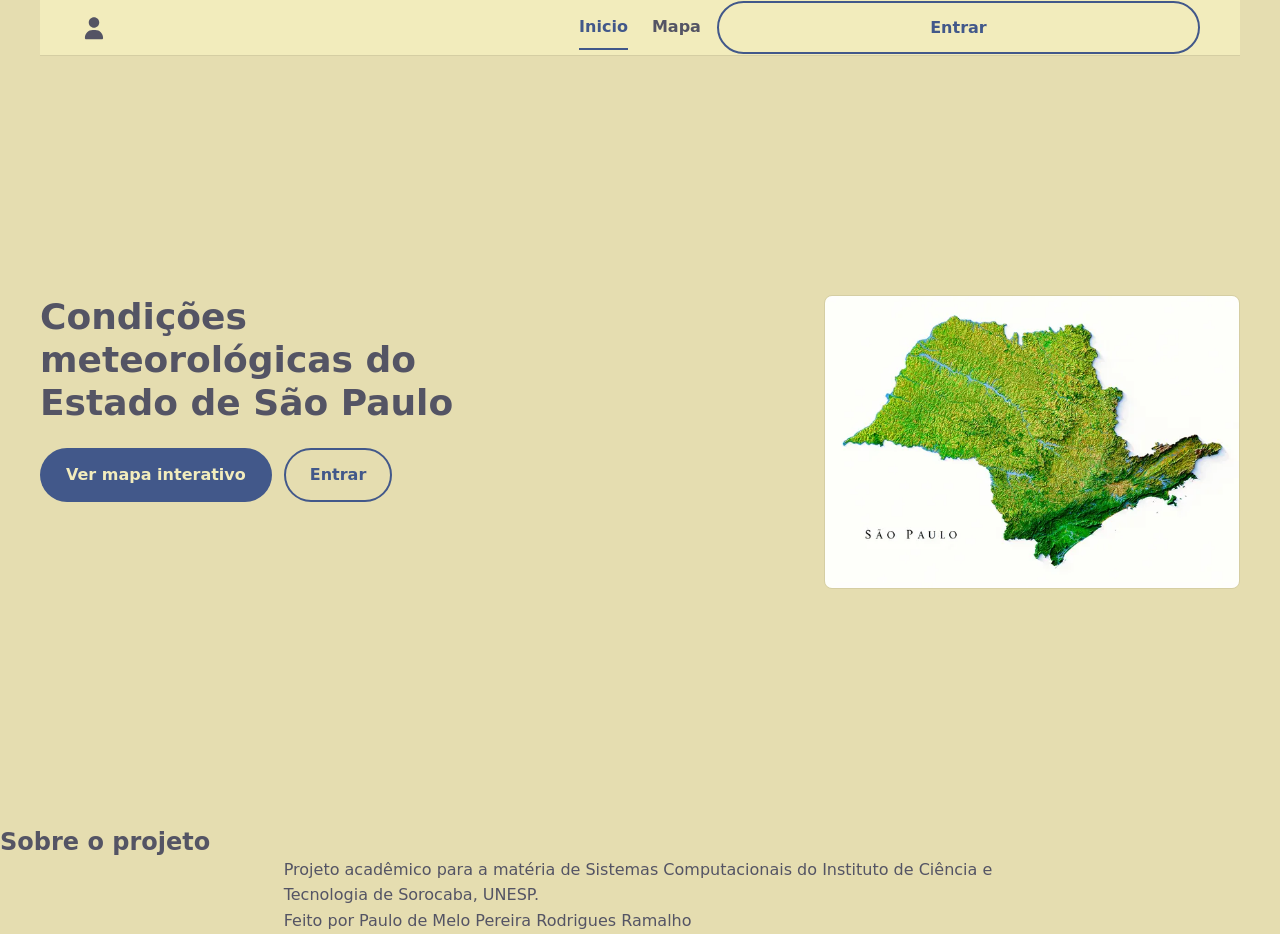
==== index.html @ 88dcfbf0 "Semi functionaç navbar" ====
<!DOCTYPE html>
<html lang="pt-BR">
<head>
<meta charset="UTF-8">
<meta name="viewport" content="width=device-width">
<title>ClimaSP - Agregador Metereológico</title>
<link rel="stylesheet" href="./assets/css/themes.css">
<link rel="stylesheet" href="./assets/css/style.css">
</head>
<body>
  <header class="site-header">
    <a class="site-brand" href="./index.html">
        <svg xmlns="http://www.w3.org/2000/svg" viewBox="0 0 640 640"><!--!Font Awesome Free v7.3.1 by @fontawesome - https://fontawesome.com License - https://fontawesome.com/license/free Copyright 2026 Fonticons, Inc.--><path d="M320 312C386.3 312 440 258.3 440 192C440 125.7 386.3 72 320 72C253.7 72 200 125.7 200 192C200 258.3 253.7 312 320 312zM290.3 368C191.8 368 112 447.8 112 546.3C112 562.7 125.3 576 141.7 576L498.3 576C514.7 576 528 562.7 528 546.3C528 447.8 448.2 368 349.7 368L290.3 368z"/></svg>
    </a>
    <nav aria-label="Navegação principal">
        <ul class="site-nav-list">
            <li><a href="index.html" aria-current="page">Inicio</a></li>
            <li><a href="./pages/map.html">Mapa</a></li>
        </ul>
    </nav>

    <a class="site-account btn btn-secondary" href="./pages/login.html">Entrar</a>

  </header>

  <main id="content">
    <section class="hero" aria-labelledby="hero-heading">
      <div class="hero-content">
        <h1>Condições meteorológicas do Estado de São Paulo</h1>
        <p class="hero-actions">
          <a class="btn btn-primary" href="./pages/map.html">Ver mapa interativo</a>
          <a class="btn btn-secondary" href="./pages/login.html">Entrar</a>
        </p>
      </div>
      <img class="hero-ilustracao"
       src="assets/img/sao-paulo-800.webp"
       srcset="assets/img/sao-paulo-600.webp 600w,
               assets/img/sao-paulo-800.webp 800w"
       sizes="(min-width: 64em) 26rem, 100vw"
       alt="" width="800" height="566"
       fetchpriority="high" decoding="async">
    </section>
    <section class="about-us" aria-labelledby="about-us-heading">
        <h2 id="about-us-heading">Sobre o projeto</h2>
    </section>
  </main>
  <footer class="site-footer">
      <p>Projeto acadêmico para a matéria de Sistemas Computacionais do Instituto de Ciência e Tecnologia de Sorocaba, UNESP.</p>
      <p>Feito por Paulo de Melo Pereira Rodrigues Ramalho</p>
  </footer>
</body>
</html>
---- assets/css/themes.css ----
/* ===================================================
        theme.css
-----------------------------------------------------
This pallete was created based on the Kanagawa theme (rebelot/kanagawa.nvim):
 - Lotus (light theme)
 - Wave (dark theme)

 This theme was created utilizing Claude IA.
=================================================== */

/* --- Wave: dark theme (default) --- */
:root {
    color-scheme: dark;

    --c-bg:      #1F1F28; /* sumiInk3 */
    --c-surface: #2A2A37; /* sumiInk4 */
    --c-line:    #54546D; /* sumiInk6 */
 
    --c-fg:      #DCD7BA; /* fujiWhite      — 10.96:1 sobre bg | 9.74:1 sobre surface */
    --c-muted:   #C8C093; /* oldWhite       —  8.65:1 sobre bg | 7.69:1 sobre surface */
    --c-accent:  #7E9CD8; /* crystalBlue    —  5.78:1 sobre bg | 5.14:1 sobre surface */
    --c-warn:    #E6C384; /* carpYellow     —  9.47:1 sobre bg | 8.42:1 sobre surface */
    --c-alert:   #EB7986; /* waveRed   (*)  —  5.77:1 sobre bg | 5.12:1 sobre surface */

    --c-on-accent: #1F1F28;

}

@media (prefers-color-scheme: light) {
  :root:not([data-theme="dark"]) {
    color-scheme: light;
 
    --c-bg:      #E5DDB0; /* lotusWhite2 */
    --c-surface: #F2ECBC; /* lotusWhite3 — painel mais claro que a pagina */
    --c-line:    #D5CEA3; /* lotusWhite0 — divisorias decorativas */
    
    --c-fg:      #545464; /* lotusInk1        — 5.41:1 sobre bg | 6.18:1 sobre surface */
    --c-muted:   #5C5A4E; /* lotusGray2  (*)  — 5.06:1 sobre bg | 5.78:1 sobre surface */
    --c-accent:  #42588A; /* lotusBlue4  (*)  — 5.11:1 sobre bg | 5.84:1 sobre surface */
    --c-warn:    #8F4C00; /* lotusOrange (*)  — 4.78:1 sobre bg | 5.47:1 sobre surface */
    --c-alert:   #A32F42; /* lotusRed    (*)  — 5.03:1 sobre bg | 5.78:1 sobre surface */
 
    /* Texto sobre superficie preenchida com --c-accent */
    --c-on-accent: #F2ECBC;
  }
}

:root[data-theme="light"] {
    color-scheme: light;

    --c-bg:      #E5DDB0; /* lotusWhite2 */
    --c-surface: #F2ECBC; /* lotusWhite3 — painel mais claro que a pagina */
    --c-line:    #D5CEA3; /* lotusWhite0 — divisorias decorativas */
    
    --c-fg:      #545464; /* lotusInk1        — 5.41:1 sobre bg | 6.18:1 sobre surface */
    --c-muted:   #5C5A4E; /* lotusGray2  (*)  — 5.06:1 sobre bg | 5.78:1 sobre surface */
    --c-accent:  #42588A; /* lotusBlue4  (*)  — 5.11:1 sobre bg | 5.84:1 sobre surface */
    --c-warn:    #8F4C00; /* lotusOrange (*)  — 4.78:1 sobre bg | 5.47:1 sobre surface */
    --c-alert:   #A32F42; /* lotusRed    (*)  — 5.03:1 sobre bg | 5.78:1 sobre surface */
    
    /* Texto sobre superficie preenchida com --c-accent */
    --c-on-accent: #F2ECBC;
}
---- assets/css/style.css ----
/* ==========================================================================
   Variables (Feito por IA)
   ========================================================================== */
 
:root {
  /* Duas familias tipograficas. Pilhas nativas do sistema: zero requisicoes
     de rede, o que preserva o LCP e mantem o site funcional offline. */
  --font-ui: system-ui, -apple-system, "Segoe UI", Roboto, "Helvetica Neue",
    Arial, sans-serif;
  --font-num: ui-monospace, SFMono-Regular, Menlo, Consolas,
    "Liberation Mono", monospace;
 
  /* Escala tipografica fluida. Corpo nunca abaixo de 1rem (16px). */
  --fs-sm: 0.875rem;
  --fs-base: 1rem;
  --fs-lg: 1.125rem;
  --fs-h2: clamp(1.25rem, 1.05rem + 1vw, 1.5rem);
  --fs-h1: clamp(1.625rem, 1.2rem + 2vw, 2.25rem);
 
  --lh-body: 1.6;   /* dentro da faixa recomendada de 1.4 a 1.8 */
  --lh-title: 1.2;
 
  /* Escala de espacamento em multiplos de 0.25rem. Usar apenas estes
     valores mantem margens e paddings consistentes em todo o site. */
  --sp-1: 0.25rem;
  --sp-2: 0.5rem;
  --sp-3: 0.75rem;
  --sp-4: 1rem;
  --sp-5: 1.5rem;
  --sp-6: 2rem;
  --sp-7: 3rem;
 
  --radius: 0.5rem;
  --radius-pill: 999px;
  --focus-width: 3px;
 
  --measure: 70ch;  /* largura de leitura: cerca de 70 caracteres por linha */
  --wrap: 75rem;    /* largura maxima do conteudo */
}

/* ==========================================================================
   Reset and user preferences  (Feito por IA)
   ========================================================================== */
 
*,
*::before,
*::after {
  box-sizing: border-box;
}
 
body,
h1,
h2,
h3,
p,
ul,
figure,
dl,
dd {
  margin: 0;
  padding: 0;
}
 
/* role="list" no HTML preserva a semantica de lista, que o Safari remove
   quando list-style e none. */
ul {
  list-style: none;
}
 
img {
  max-width: 100%;
  height: auto;
}
 
/* Respeita quem pediu menos animacao no sistema operacional. */
@media (prefers-reduced-motion: reduce) {
  *,
  *::before,
  *::after {
    animation-duration: 0.01ms !important;
    animation-iteration-count: 1 !important;
    transition-duration: 0.01ms !important;
    scroll-behavior: auto !important;
  }
}
 /* ==========================================================================
        Layout
   ========================================================================== */
:root {
  --gutter: var(--sp-4);
}

html {
    scroll-padding-block-start: var(--header-h);
}
  
body {
    font-family: var(--font-ui);
    font-size: var(--fs-base);
    line-height: var(--lh-body);
    color: var(--c-fg);
    background-color: var(--c-bg);
    min-height: 100dvh;
    display: flex;
    flex-direction: column;
}

main {
  flex: 1;
}

.site-header,
.hero,
.site-footer > * {
  width: min(100% - 2 * var(--gutter), var(--wrap));
  margin-inline: auto;
}
   /* ==========================================================================
        Font styling
   ========================================================================== */

h1,
h2,
h3 {
    line-height: var(--lh-title);
    text-wrap: balance;
}

h1 {
    font-size: var(--fs-h1);
}

h2 {
    font-size: var(--fs-h2);
}

p {
  max-width: var(--measure);
}

a {
  color: var(--c-accent);
}

:focus-visible {
  outline: var(--focus-width) solid var(--c-accent);
  outline-offset: 2px;
}

/* ==========================================================================
   Header and Navbar
   ========================================================================== */
:root {
  --header-h: 3.5rem;
}

.site-header {
    position: sticky;
    inset-block-start: 0;
    z-index: 10;
    background-color: var(--c-surface);
    border-block-end: 1px solid var(--c-line);

    display: grid;
    grid-template-columns: 1fr auto 1fr;
    align-items: center;
    gap: var(--sp-4);
    min-height: var(--header-h);
    padding-inline: max(var(--gutter), (100% - var(--wrap)) / 2);
}
 
.site-brand {
    justify-self: start;
    display: flex;
    align-items: center;
    gap: var(--sp-2);
    min-height: 2.75rem;
    color: var(--c-fg);
    text-decoration: none;
    font-weight: 700;
    white-space: nowrap;
}

.site-brand:hover {
    color: var(--c-accent);
}

.site-brand svg {
    width: 1.75rem;
    height: 1.75rem;
    flex: none;
    fill: currentColor;
}
 
.site-nav-list {
    display: flex;
    justify-self: center;
    align-items: center;
    gap: var(--sp-5);
}
 
.site-nav-list a {
    display: flex;
    align-items: center;
    min-height: 2.75rem;         /* alvo de toque de 44px */
    color: var(--c-fg);
    text-decoration: none;
    font-weight: 600;
    white-space: nowrap;
    border-block-end: 2px solid transparent;
}
 
.site-nav-list a:hover {
    color: var(--c-accent);
    border-block-end-color: var(--c-accent);
}
 
.site-nav-list a[aria-current="page"] {
    color: var(--c-accent);
    border-block-end-color: var(--c-accent);
}
 
@media (max-width: 26em) {
    .site-header {
        gap: var(--sp-2);
    }

    .site-nav-list {
        gap: var(--sp-4);
    }

    .site-brand {
        display: none;
    }
}


/* ==========================================================================
   Hero
   ========================================================================== */

.hero {
    display: grid;
    gap: var(--sp-6);
    align-content: center;
    padding-block: var(--sp-7);
}

.hero-content {
    display: flex;
    flex-direction: column;
    gap: var(--sp-5);
}
 
.hero-content h1 {
    max-width: 18ch;
}
 
.hero-actions {
    display: flex;
    flex-wrap: wrap;
    gap: var(--sp-3);
    max-width: none; /* anula o max-width global de p */
}
 
.hero-ilustracao {
    justify-self: center;
    width: 100%;
    border-radius: var(--radius);
    border: 1px solid var(--c-line);
}
 
@media (min-width: 64em) {
    .hero {
        grid-template-columns: minmax(0, 1fr) minmax(0, 26rem);
        gap: var(--sp-7);
        /* Mantem o conteudo principal acima da dobra no desktop (criterio A1). */
        min-height: calc(100vh - 8rem);
    }
}

/* ==========================================================================
   Buttons
   ========================================================================== */
 
.btn {
  display: inline-flex;
  align-items: center;
  justify-content: center;
  min-height: 2.75rem;
  padding: var(--sp-3) var(--sp-5);
  border: 2px solid transparent;
  border-radius: var(--radius-pill);
  font: inherit;
  font-weight: 600;
  text-decoration: none;
  cursor: pointer;
  transition: background-color 150ms ease, color 150ms ease,
    border-color 150ms ease;
}
 
.btn-primary {
  background-color: var(--c-accent);
  color: var(--c-on-accent);
}
 
.btn-primary:hover {
  background-color: var(--c-fg);
  color: var(--c-bg);
}
 
.btn-secondary {
  border-color: var(--c-accent);
  color: var(--c-accent);
  background-color: transparent;
}
 
.btn-secondary:hover {
  background-color: var(--c-accent);
  color: var(--c-on-accent);
}
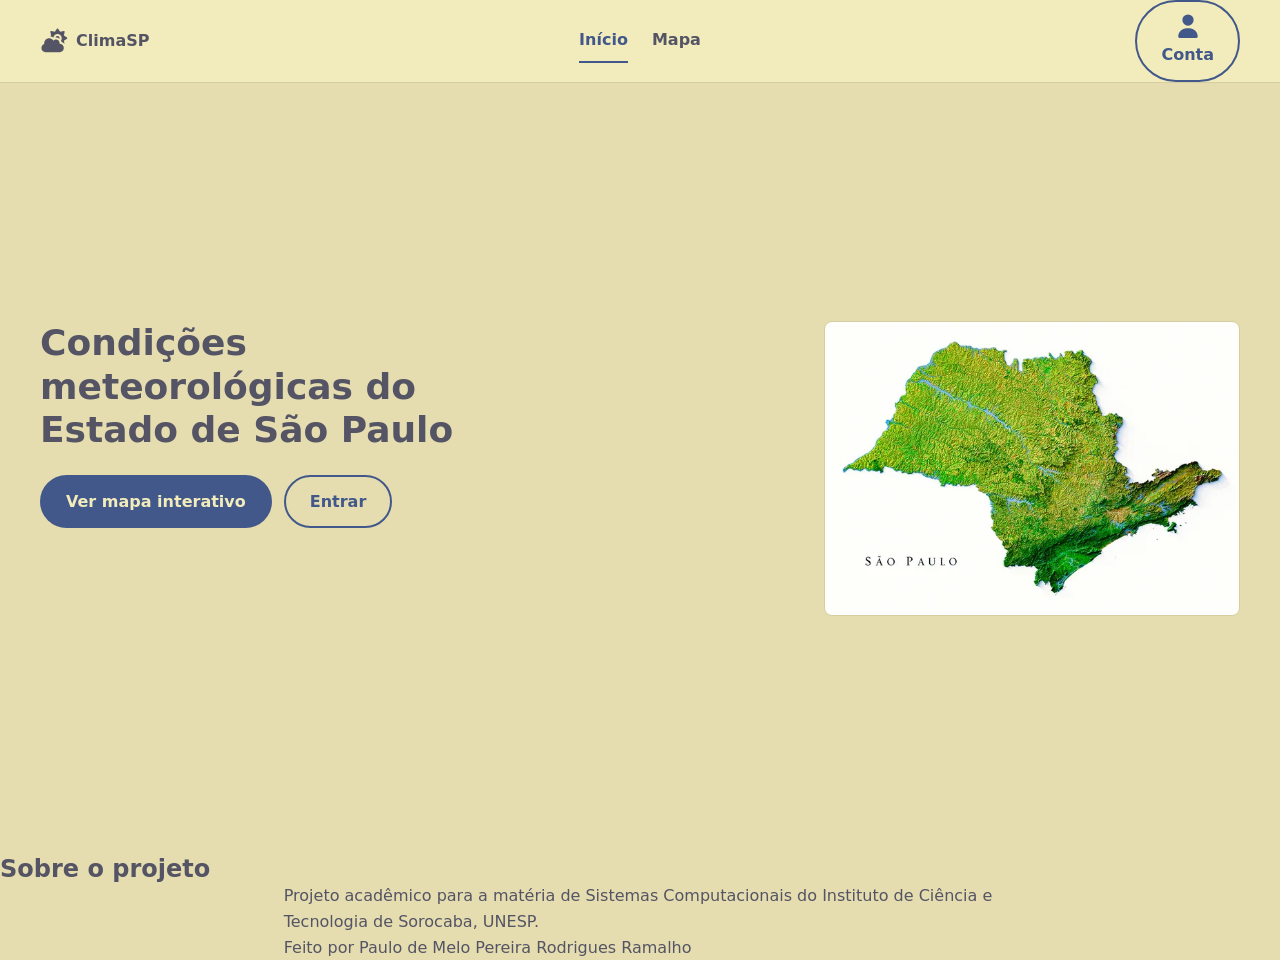
==== commit 346cf573: "Beatiful navbar, except account" ====
--- a/index.html
+++ b/index.html
@@ -8,18 +8,23 @@
 <link rel="stylesheet" href="./assets/css/style.css">
 </head>
 <body>
+
   <header class="site-header">
     <a class="site-brand" href="./index.html">
-        <svg xmlns="http://www.w3.org/2000/svg" viewBox="0 0 640 640"><!--!Font Awesome Free v7.3.1 by @fontawesome - https://fontawesome.com License - https://fontawesome.com/license/free Copyright 2026 Fonticons, Inc.--><path d="M320 312C386.3 312 440 258.3 440 192C440 125.7 386.3 72 320 72C253.7 72 200 125.7 200 192C200 258.3 253.7 312 320 312zM290.3 368C191.8 368 112 447.8 112 546.3C112 562.7 125.3 576 141.7 576L498.3 576C514.7 576 528 562.7 528 546.3C528 447.8 448.2 368 349.7 368L290.3 368z"/></svg>
+        <svg xmlns="http://www.w3.org/2000/svg" viewBox="0 0 640 512" aria-hidden="true" focusable="false"><!--!Font Awesome Free v7.3.1 by @fontawesome - https://fontawesome.com License - https://fontawesome.com/license/free Copyright 2026 Fonticons, Inc.--><path d="M208.3 192c43.1 0 80.5 24.4 99.2 60.1 14.7-17.2 36.4-28.1 60.8-28.1 44.2 0 80 35.8 80 80 0 5.5-.6 10.9-1.6 16 .5 0 1.1 0 1.6 0 53 0 96 43 96 96s-43 96-96 96l-320 0c-53 0-96-43-96-96 0-42.5 27.7-78.5 66-91.2-1.3-6.8-2-13.7-2-20.8 0-61.9 50.1-112 112-112zm192-223.8c5.3 0 10.3 2.7 13.3 7.1l47.3 70.4 83.3-16.3c5.2-1 10.6 .7 14.3 4.4 3.8 3.8 5.4 9.2 4.4 14.4l-16.3 83.3 70.4 47.3c4.4 3 7.1 8 7.1 13.3 0 5.3-2.6 10.3-7 13.2l-70.4 47.3 14.5 74.2c-17.2-21.7-40.4-38.4-67.2-47.3-2.5-12.7-6.9-24.6-12.8-35.7 9.6-14.9 15.2-32.7 15.2-51.7 0-53-43-96-96-96-47.9 0-87.6 35.1-94.8 80.9-20.9-16-45.9-27-73.1-31.1l21.5-14.5-16.3-83.2-.3-2c-.3-4.6 1.3-9.1 4.6-12.4 3.8-3.8 9.2-5.4 14.4-4.4l83.3 16.3 47.3-70.4 1.2-1.6c3-3.5 7.4-5.5 12.1-5.5zm0 175.8c26.5 0 48 21.5 48 48 0 3.8-.5 7.6-1.4 11.1-21.7-16.9-48.9-27.1-78.6-27.1-4.6 0-9.1 .2-13.5 .7 6.4-19 24.3-32.7 45.5-32.7z"/></svg>
+        <span class="site-brand-name">ClimaSP</span>
     </a>
-    <nav aria-label="Navegação principal">
-        <ul class="site-nav-list">
-            <li><a href="index.html" aria-current="page">Inicio</a></li>
+    <nav class="site-nav" aria-label="Navegação principal">
+        <ul class="site-nav-list" role="list">
+            <li><a href="index.html" aria-current="page">Início</a></li>
             <li><a href="./pages/map.html">Mapa</a></li>
         </ul>
     </nav>
 
-    <a class="site-account btn btn-secondary" href="./pages/login.html">Entrar</a>
+    <a class="site-account btn btn-secondary" href="./pages/login.html">
+        <svg xmlns="http://www.w3.org/2000/svg" viewBox="0 0 448 512" aria-hidden="true" focusable="false"><!--!Font Awesome Free v7.3.1 by @fontawesome - https://fontawesome.com License - https://fontawesome.com/license/free Copyright 2026 Fonticons, Inc.--><path d="M224 248a120 120 0 1 0 0-240 120 120 0 1 0 0 240zm-29.7 56C95.8 304 16 383.8 16 482.3 16 498.7 29.3 512 45.7 512l356.6 0c16.4 0 29.7-13.3 29.7-29.7 0-98.5-79.8-178.3-178.3-178.3l-59.4 0z"/></svg>
+        <span class="site-account-name">Conta</span>
+    </a>
 
   </header>
 
--- a/assets/css/style.css
+++ b/assets/css/style.css
@@ -3,8 +3,7 @@
    ========================================================================== */
  
 :root {
-  /* Duas familias tipograficas. Pilhas nativas do sistema: zero requisicoes
-     de rede, o que preserva o LCP e mantem o site funcional offline. */
+  /* Duas familias tipograficas. Pilhas nativas do sistema: zero requisicoes de rede, o que preserva o LCP e mantem o site funcional offline. */
   --font-ui: system-ui, -apple-system, "Segoe UI", Roboto, "Helvetica Neue",
     Arial, sans-serif;
   --font-num: ui-monospace, SFMono-Regular, Menlo, Consolas,
@@ -109,7 +108,6 @@
   flex: 1;
 }
 
-.site-header,
 .hero,
 .site-footer > * {
   width: min(100% - 2 * var(--gutter), var(--wrap));
@@ -162,14 +160,17 @@
     border-block-end: 1px solid var(--c-line);
 
     display: grid;
+    grid-template-areas: "brand nav account";
     grid-template-columns: 1fr auto 1fr;
     align-items: center;
-    gap: var(--sp-4);
+    gap: var(--sp-2) var(--sp-4);
     min-height: var(--header-h);
     padding-inline: max(var(--gutter), (100% - var(--wrap)) / 2);
 }
  
+/* --- LOGO ---*/
 .site-brand {
+    grid-area: brand;
     justify-self: start;
     display: flex;
     align-items: center;
@@ -192,9 +193,13 @@
     fill: currentColor;
 }
  
+/* --- CENTRAL MENU ---*/
+.site-nav {
+    grid-area: nav;
+    justify-self: center;
+}
 .site-nav-list {
     display: flex;
-    justify-self: center;
     align-items: center;
     gap: var(--sp-5);
 }
@@ -218,6 +223,28 @@
 .site-nav-list a[aria-current="page"] {
     color: var(--c-accent);
     border-block-end-color: var(--c-accent);
+}
+
+/* --- ACCOUNT --- */
+.site-account {
+    grid-area: account;
+    justify-self: end;
+
+    flex-direction: column;
+    gap: var(--sp-1);
+
+    padding: var(--sp-2) var(--sp-4);
+    border-radius: var(--radius);
+
+    font-size: var(--fs-sm);
+    line-height: 1.2;
+}
+
+.site-account svg {
+    height: 1.5rem;
+    width: 1.5rem;
+    flex: none;
+    fill: currentColor;
 }
  
 @media (max-width: 26em) {
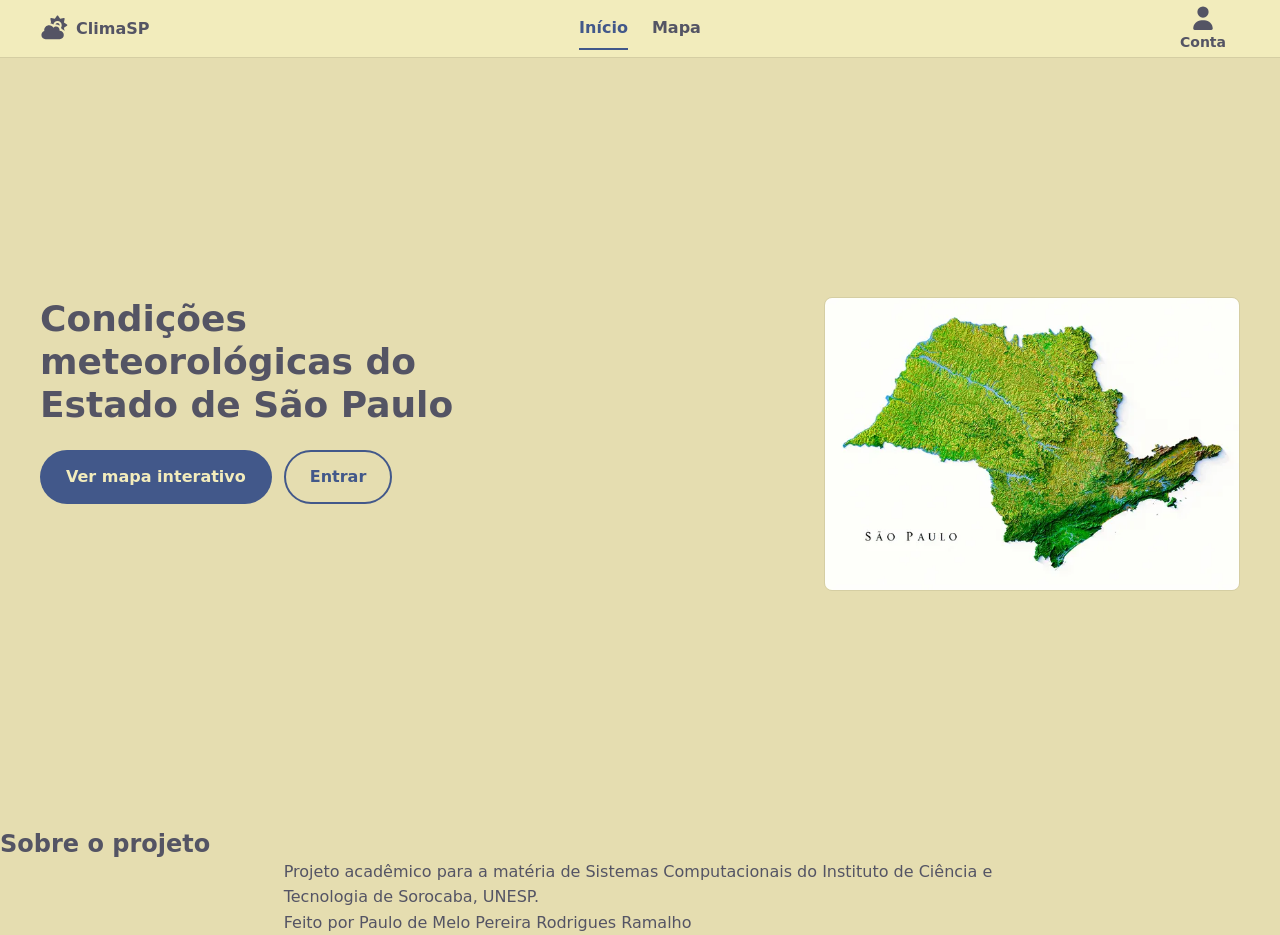
==== commit 3ef2fa2c: "Fixed Account button, no js script" ====
--- a/index.html
+++ b/index.html
@@ -1,57 +1,67 @@
 <!DOCTYPE html>
 <html lang="pt-BR">
-<head>
-<meta charset="UTF-8">
-<meta name="viewport" content="width=device-width">
-<title>ClimaSP - Agregador Metereológico</title>
-<link rel="stylesheet" href="./assets/css/themes.css">
-<link rel="stylesheet" href="./assets/css/style.css">
-</head>
-<body>
+    <head>
+        <meta charset="UTF-8">
+        <meta name="viewport" content="width=device-width">
+        <title>ClimaSP - Agregador Metereológico</title>
+        <link rel="stylesheet" href="./assets/css/themes.css">
+        <link rel="stylesheet" href="./assets/css/style.css">
+    </head>
+    <body>
+        <header class="site-header">
+            <a class="site-brand" href="./index.html">
+                <svg xmlns="http://www.w3.org/2000/svg" viewBox="0 0 640 512" aria-hidden="true" focusable="false"><!--!Font Awesome Free v7.3.1 by @fontawesome - https://fontawesome.com License - https://fontawesome.com/license/free Copyright 2026 Fonticons, Inc.--><path d="M208.3 192c43.1 0 80.5 24.4 99.2 60.1 14.7-17.2 36.4-28.1 60.8-28.1 44.2 0 80 35.8 80 80 0 5.5-.6 10.9-1.6 16 .5 0 1.1 0 1.6 0 53 0 96 43 96 96s-43 96-96 96l-320 0c-53 0-96-43-96-96 0-42.5 27.7-78.5 66-91.2-1.3-6.8-2-13.7-2-20.8 0-61.9 50.1-112 112-112zm192-223.8c5.3 0 10.3 2.7 13.3 7.1l47.3 70.4 83.3-16.3c5.2-1 10.6 .7 14.3 4.4 3.8 3.8 5.4 9.2 4.4 14.4l-16.3 83.3 70.4 47.3c4.4 3 7.1 8 7.1 13.3 0 5.3-2.6 10.3-7 13.2l-70.4 47.3 14.5 74.2c-17.2-21.7-40.4-38.4-67.2-47.3-2.5-12.7-6.9-24.6-12.8-35.7 9.6-14.9 15.2-32.7 15.2-51.7 0-53-43-96-96-96-47.9 0-87.6 35.1-94.8 80.9-20.9-16-45.9-27-73.1-31.1l21.5-14.5-16.3-83.2-.3-2c-.3-4.6 1.3-9.1 4.6-12.4 3.8-3.8 9.2-5.4 14.4-4.4l83.3 16.3 47.3-70.4 1.2-1.6c3-3.5 7.4-5.5 12.1-5.5zm0 175.8c26.5 0 48 21.5 48 48 0 3.8-.5 7.6-1.4 11.1-21.7-16.9-48.9-27.1-78.6-27.1-4.6 0-9.1 .2-13.5 .7 6.4-19 24.3-32.7 45.5-32.7z"/></svg>
+                <span class="site-brand-name">ClimaSP</span>
+            </a>
+            <nav class="site-nav" aria-label="Navegação principal">
+                <ul class="site-nav-list" role="list">
+                    <li><a href="index.html" aria-current="page">Início</a></li>
+                    <li><a href="./pages/map.html">Mapa</a></li>
+                </ul>
+            </nav>
 
-  <header class="site-header">
-    <a class="site-brand" href="./index.html">
-        <svg xmlns="http://www.w3.org/2000/svg" viewBox="0 0 640 512" aria-hidden="true" focusable="false"><!--!Font Awesome Free v7.3.1 by @fontawesome - https://fontawesome.com License - https://fontawesome.com/license/free Copyright 2026 Fonticons, Inc.--><path d="M208.3 192c43.1 0 80.5 24.4 99.2 60.1 14.7-17.2 36.4-28.1 60.8-28.1 44.2 0 80 35.8 80 80 0 5.5-.6 10.9-1.6 16 .5 0 1.1 0 1.6 0 53 0 96 43 96 96s-43 96-96 96l-320 0c-53 0-96-43-96-96 0-42.5 27.7-78.5 66-91.2-1.3-6.8-2-13.7-2-20.8 0-61.9 50.1-112 112-112zm192-223.8c5.3 0 10.3 2.7 13.3 7.1l47.3 70.4 83.3-16.3c5.2-1 10.6 .7 14.3 4.4 3.8 3.8 5.4 9.2 4.4 14.4l-16.3 83.3 70.4 47.3c4.4 3 7.1 8 7.1 13.3 0 5.3-2.6 10.3-7 13.2l-70.4 47.3 14.5 74.2c-17.2-21.7-40.4-38.4-67.2-47.3-2.5-12.7-6.9-24.6-12.8-35.7 9.6-14.9 15.2-32.7 15.2-51.7 0-53-43-96-96-96-47.9 0-87.6 35.1-94.8 80.9-20.9-16-45.9-27-73.1-31.1l21.5-14.5-16.3-83.2-.3-2c-.3-4.6 1.3-9.1 4.6-12.4 3.8-3.8 9.2-5.4 14.4-4.4l83.3 16.3 47.3-70.4 1.2-1.6c3-3.5 7.4-5.5 12.1-5.5zm0 175.8c26.5 0 48 21.5 48 48 0 3.8-.5 7.6-1.4 11.1-21.7-16.9-48.9-27.1-78.6-27.1-4.6 0-9.1 .2-13.5 .7 6.4-19 24.3-32.7 45.5-32.7z"/></svg>
-        <span class="site-brand-name">ClimaSP</span>
-    </a>
-    <nav class="site-nav" aria-label="Navegação principal">
-        <ul class="site-nav-list" role="list">
-            <li><a href="index.html" aria-current="page">Início</a></li>
-            <li><a href="./pages/map.html">Mapa</a></li>
-        </ul>
-    </nav>
+            <div class="site-account">
+                <button class="site-account-toggle" type="button"
+                    id="account-toggle"
+                    aria-haspopup="true"
+                    aria-expanded="false"
+                    aria-controls="account-menu">
+                    <svg xmlns="http://www.w3.org/2000/svg" viewBox="0 0 448 512" aria-hidden="true" focusable="false"><!--!Font Awesome Free v7.3.1 by @fontawesome - https://fontawesome.com License - https://fontawesome.com/license/free Copyright 2026 Fonticons, Inc.--><path d="M224 248a120 120 0 1 0 0-240 120 120 0 1 0 0 240zm-29.7 56C95.8 304 16 383.8 16 482.3 16 498.7 29.3 512 45.7 512l356.6 0c16.4 0 29.7-13.3 29.7-29.7 0-98.5-79.8-178.3-178.3-178.3l-59.4 0z"/></svg>
+                    <span class="site-account-name">Conta</span>
+                </button>
 
-    <a class="site-account btn btn-secondary" href="./pages/login.html">
-        <svg xmlns="http://www.w3.org/2000/svg" viewBox="0 0 448 512" aria-hidden="true" focusable="false"><!--!Font Awesome Free v7.3.1 by @fontawesome - https://fontawesome.com License - https://fontawesome.com/license/free Copyright 2026 Fonticons, Inc.--><path d="M224 248a120 120 0 1 0 0-240 120 120 0 1 0 0 240zm-29.7 56C95.8 304 16 383.8 16 482.3 16 498.7 29.3 512 45.7 512l356.6 0c16.4 0 29.7-13.3 29.7-29.7 0-98.5-79.8-178.3-178.3-178.3l-59.4 0z"/></svg>
-        <span class="site-account-name">Conta</span>
-    </a>
+                <ul class="site-account-menu" id="account-menu" role="list" hidden>
+                    <li><a href="./pages/login.html">Entrar</a></li>
+                    <li><a href="./pages/signup.html">Criar conta</a></li>
+                </ul>
+            </div>
 
-  </header>
+        </header>
 
-  <main id="content">
-    <section class="hero" aria-labelledby="hero-heading">
-      <div class="hero-content">
-        <h1>Condições meteorológicas do Estado de São Paulo</h1>
-        <p class="hero-actions">
-          <a class="btn btn-primary" href="./pages/map.html">Ver mapa interativo</a>
-          <a class="btn btn-secondary" href="./pages/login.html">Entrar</a>
-        </p>
-      </div>
-      <img class="hero-ilustracao"
-       src="assets/img/sao-paulo-800.webp"
-       srcset="assets/img/sao-paulo-600.webp 600w,
-               assets/img/sao-paulo-800.webp 800w"
-       sizes="(min-width: 64em) 26rem, 100vw"
-       alt="" width="800" height="566"
-       fetchpriority="high" decoding="async">
-    </section>
-    <section class="about-us" aria-labelledby="about-us-heading">
-        <h2 id="about-us-heading">Sobre o projeto</h2>
-    </section>
-  </main>
-  <footer class="site-footer">
-      <p>Projeto acadêmico para a matéria de Sistemas Computacionais do Instituto de Ciência e Tecnologia de Sorocaba, UNESP.</p>
-      <p>Feito por Paulo de Melo Pereira Rodrigues Ramalho</p>
-  </footer>
-</body>
+        <main id="content">
+            <section class="hero" aria-labelledby="hero-heading">
+                <div class="hero-content">
+                    <h1>Condições meteorológicas do Estado de São Paulo</h1>
+                    <p class="hero-actions">
+                    <a class="btn btn-primary" href="./pages/map.html">Ver mapa interativo</a>
+                    <a class="btn btn-secondary" href="./pages/login.html">Entrar</a>
+                    </p>
+                </div>
+                <img class="hero-ilustracao"
+                src="assets/img/sao-paulo-800.webp"
+                srcset="assets/img/sao-paulo-600.webp 600w,
+                assets/img/sao-paulo-800.webp 800w"
+                sizes="(min-width: 64em) 26rem, 100vw"
+                alt="" width="800" height="566"
+                fetchpriority="high" decoding="async">
+            </section>
+            <section class="about-us" aria-labelledby="about-us-heading">
+                <h2 id="about-us-heading">Sobre o projeto</h2>
+            </section>
+        </main>
+        <footer class="site-footer">
+            <p>Projeto acadêmico para a matéria de Sistemas Computacionais do Instituto de Ciência e Tecnologia de Sorocaba, UNESP.</p>
+            <p>Feito por Paulo de Melo Pereira Rodrigues Ramalho</p>
+        </footer>
+    </body>
 </html>
--- a/assets/css/style.css
+++ b/assets/css/style.css
@@ -229,24 +229,46 @@
 .site-account {
     grid-area: account;
     justify-self: end;
-
+    position: relative;
+}
+
+.site-account-toggle {
+    display: flex;
     flex-direction: column;
+    align-items: center;
+    justify-content: center;
     gap: var(--sp-1);
 
-    padding: var(--sp-2) var(--sp-4);
+    min-width: 3.5rem;
+    min-height: 2.75rem;
+    padding: var(--sp-1) var(--sp-3);
+    border: 2px solid transparent;
     border-radius: var(--radius);
 
+    background-color: transparent;
+    color: var(--c-fg);
+    font: inherit;
     font-size: var(--fs-sm);
+    font-weight: 600;
     line-height: 1.2;
-}
-
-.site-account svg {
+    white-space: nowrap;
+    cursor: pointer;
+}
+
+.site-account-toggle:hover,
+.site-account-toggle[aria-expanded="true"] {
+    color: var(--c-accent);
+    border-color: var(--c-accent);
+
+}
+
+.site-account-toggle svg {
     height: 1.5rem;
     width: 1.5rem;
     flex: none;
     fill: currentColor;
 }
- 
+
 @media (max-width: 26em) {
     .site-header {
         gap: var(--sp-2);
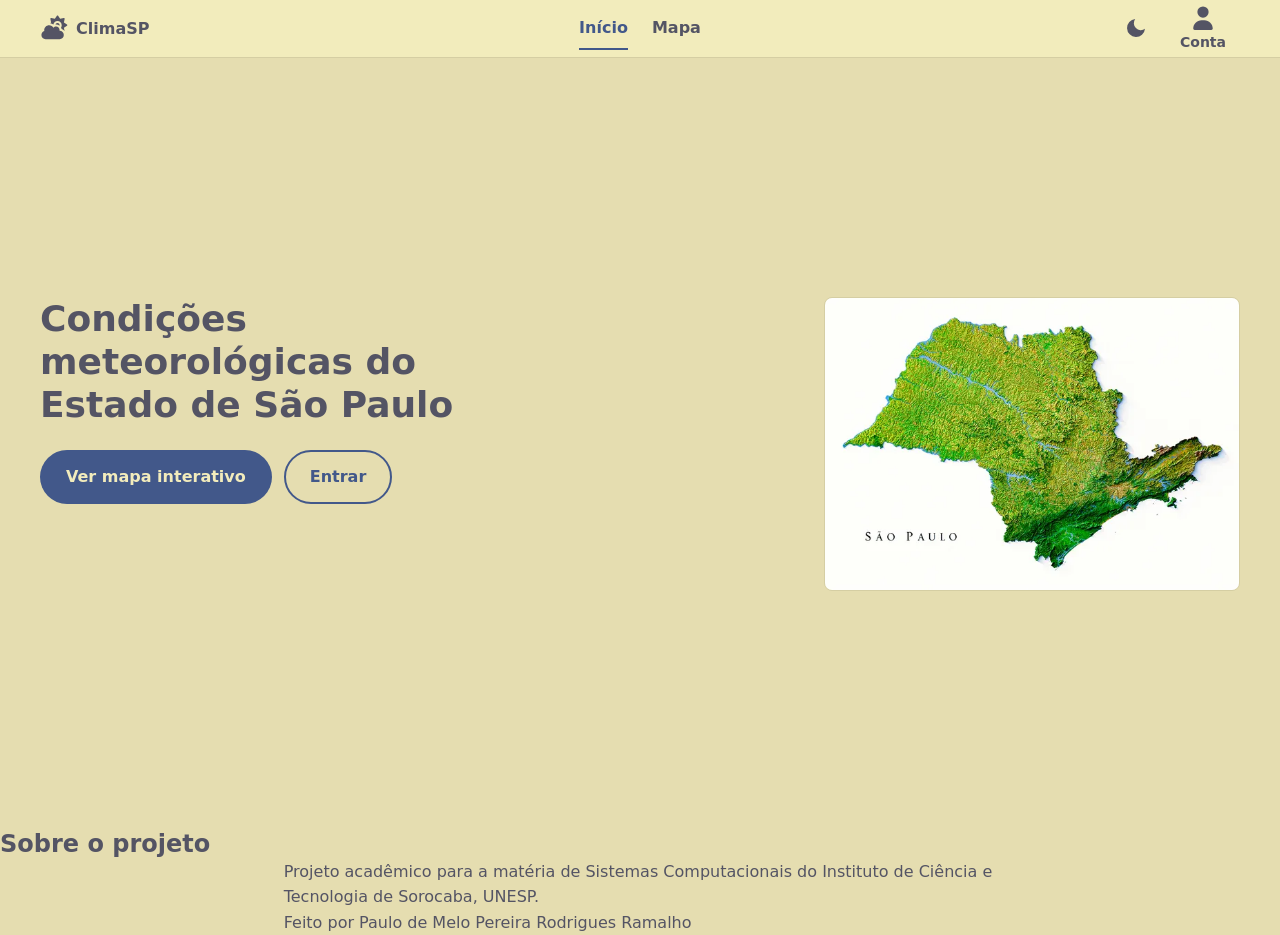
==== commit 7bd3fdba: "Added light-dark theme switch" ====
--- a/index.html
+++ b/index.html
@@ -6,6 +6,7 @@
         <title>ClimaSP - Agregador Metereológico</title>
         <link rel="stylesheet" href="./assets/css/themes.css">
         <link rel="stylesheet" href="./assets/css/style.css">
+        <script src="./assets/js/script.js" defer></script>
     </head>
     <body>
         <header class="site-header">
@@ -20,20 +21,34 @@
                 </ul>
             </nav>
 
-            <div class="site-account">
-                <button class="site-account-toggle" type="button"
-                    id="account-toggle"
-                    aria-haspopup="true"
-                    aria-expanded="false"
-                    aria-controls="account-menu">
-                    <svg xmlns="http://www.w3.org/2000/svg" viewBox="0 0 448 512" aria-hidden="true" focusable="false"><!--!Font Awesome Free v7.3.1 by @fontawesome - https://fontawesome.com License - https://fontawesome.com/license/free Copyright 2026 Fonticons, Inc.--><path d="M224 248a120 120 0 1 0 0-240 120 120 0 1 0 0 240zm-29.7 56C95.8 304 16 383.8 16 482.3 16 498.7 29.3 512 45.7 512l356.6 0c16.4 0 29.7-13.3 29.7-29.7 0-98.5-79.8-178.3-178.3-178.3l-59.4 0z"/></svg>
-                    <span class="site-account-name">Conta</span>
+            <div class="site-header-actions">
+                <button class="theme-toggle" id="theme-toggle" type="button" aria-label="Alterar tema" title="Alterar tema">
+                    <!-- Sun Icon (shown in dark mode) -->
+                    <svg class="theme-icon theme-icon-sun" xmlns="http://www.w3.org/2000/svg" viewBox="0 0 24 24" aria-hidden="true" focusable="false">
+                        <circle cx="12" cy="12" r="5" fill="none" stroke="currentColor" stroke-width="2"/>
+                        <path stroke="currentColor" stroke-width="2" stroke-linecap="round" d="M12 1v2m0 18v2M4.22 4.22l1.42 1.42m12.72 12.72l1.42 1.42M1 12h2m18 0h2M4.22 19.78l1.42-1.42M18.36 5.64l1.42-1.42"/>
+                    </svg>
+                    <!-- Moon Icon (shown in light mode) -->
+                    <svg class="theme-icon theme-icon-moon" xmlns="http://www.w3.org/2000/svg" viewBox="0 0 24 24" aria-hidden="true" focusable="false">
+                        <path fill="currentColor" d="M21 12.79A9 9 0 1 1 11.21 3 7 7 0 0 0 21 12.79z"/>
+                    </svg>
+
                 </button>
+                <div class="site-account">
+                    <button class="site-account-toggle" type="button"
+                        id="account-toggle"
+                        aria-haspopup="true"
+                        aria-expanded="false"
+                        aria-controls="account-menu">
+                        <svg xmlns="http://www.w3.org/2000/svg" viewBox="0 0 448 512" aria-hidden="true" focusable="false"><!--!Font Awesome Free v7.3.1 by @fontawesome - https://fontawesome.com License - https://fontawesome.com/license/free Copyright 2026 Fonticons, Inc.--><path d="M224 248a120 120 0 1 0 0-240 120 120 0 1 0 0 240zm-29.7 56C95.8 304 16 383.8 16 482.3 16 498.7 29.3 512 45.7 512l356.6 0c16.4 0 29.7-13.3 29.7-29.7 0-98.5-79.8-178.3-178.3-178.3l-59.4 0z"/></svg>
+                        <span class="site-account-name">Conta</span>
+                    </button>
 
-                <ul class="site-account-menu" id="account-menu" role="list" hidden>
-                    <li><a href="./pages/login.html">Entrar</a></li>
-                    <li><a href="./pages/signup.html">Criar conta</a></li>
-                </ul>
+                    <ul class="site-account-menu" id="account-menu" role="list" hidden>
+                        <li><a href="./pages/login.html">Entrar</a></li>
+                        <li><a href="./pages/signup.html">Criar conta</a></li>
+                    </ul>
+                </div>
             </div>
 
         </header>
@@ -59,9 +74,11 @@
                 <h2 id="about-us-heading">Sobre o projeto</h2>
             </section>
         </main>
+
         <footer class="site-footer">
             <p>Projeto acadêmico para a matéria de Sistemas Computacionais do Instituto de Ciência e Tecnologia de Sorocaba, UNESP.</p>
             <p>Feito por Paulo de Melo Pereira Rodrigues Ramalho</p>
         </footer>
+
     </body>
 </html>
--- a/assets/css/themes.css
+++ b/assets/css/themes.css
@@ -9,7 +9,8 @@
 =================================================== */
 
 /* --- Wave: dark theme (default) --- */
-:root {
+:root,
+:root[data-theme="dark"] {
     color-scheme: dark;
 
     --c-bg:      #1F1F28; /* sumiInk3 */
@@ -23,6 +24,15 @@
     --c-alert:   #EB7986; /* waveRed   (*)  —  5.77:1 sobre bg | 5.12:1 sobre surface */
 
     --c-on-accent: #1F1F28;
+
+    /* Rampa altimetrica (200 m por faixa). Fora dos seis tons da interface de
+    proposito: aqui a cor e dado, nao decoracao. */
+    --relevo-0:  #2A2A37;  /* 0-200 m, igual a superficie */
+    --relevo-1:  #3F5E4A;  --relevo-2:  #4F7050;  --relevo-3:  #648457;
+    --relevo-4:  #7E9A5E;  --relevo-5:  #98BB6C;  --relevo-6:  #B4B06B;
+    --relevo-7:  #C0A36E;  --relevo-8:  #DCA561;  --relevo-9:  #E08C5E;
+    --relevo-10: #FFA066;  --relevo-11: #E6879A;  --relevo-12: #D27E99;
+    --relevo-13: #C8BFA8;  --relevo-14: #DCD7BA;
 
 }
 
@@ -42,6 +52,16 @@
  
     /* Texto sobre superficie preenchida com --c-accent */
     --c-on-accent: #F2ECBC;
+
+    /* Rampa altimetrica (200 m por faixa). Fora dos seis tons da interface de
+    proposito: aqui a cor e dado, nao decoracao. */
+    --relevo-0:  #EDE7C4;  /* 0-200 m, quase a superficie */
+    --relevo-1:  #CFDCA8;  --relevo-2:  #C3D497;  --relevo-3:  #BCCB88;
+    --relevo-4:  #C6C87E;  --relevo-5:  #D2C276;  --relevo-6:  #DBB56B;
+    --relevo-7:  #DCA561;  --relevo-8:  #D39257;  --relevo-9:  #C67F4F;
+    --relevo-10: #B36A48;  --relevo-11: #A05C46;  --relevo-12: #8E5347;
+    --relevo-13: #9C7A6A;  --relevo-14: #C2B6A8;
+
   }
 }
 
@@ -51,13 +71,20 @@
     --c-bg:      #E5DDB0; /* lotusWhite2 */
     --c-surface: #F2ECBC; /* lotusWhite3 — painel mais claro que a pagina */
     --c-line:    #D5CEA3; /* lotusWhite0 — divisorias decorativas */
-    
+
     --c-fg:      #545464; /* lotusInk1        — 5.41:1 sobre bg | 6.18:1 sobre surface */
     --c-muted:   #5C5A4E; /* lotusGray2  (*)  — 5.06:1 sobre bg | 5.78:1 sobre surface */
     --c-accent:  #42588A; /* lotusBlue4  (*)  — 5.11:1 sobre bg | 5.84:1 sobre surface */
     --c-warn:    #8F4C00; /* lotusOrange (*)  — 4.78:1 sobre bg | 5.47:1 sobre surface */
     --c-alert:   #A32F42; /* lotusRed    (*)  — 5.03:1 sobre bg | 5.78:1 sobre surface */
-    
+
     /* Texto sobre superficie preenchida com --c-accent */
     --c-on-accent: #F2ECBC;
-}+
+    --relevo-0:  #EDE7C4;  /* 0-200 m, quase a superficie */
+    --relevo-1:  #CFDCA8;  --relevo-2:  #C3D497;  --relevo-3:  #BCCB88;
+    --relevo-4:  #C6C87E;  --relevo-5:  #D2C276;  --relevo-6:  #DBB56B;
+    --relevo-7:  #DCA561;  --relevo-8:  #D39257;  --relevo-9:  #C67F4F;
+    --relevo-10: #B36A48;  --relevo-11: #A05C46;  --relevo-12: #8E5347;
+    --relevo-13: #9C7A6A;  --relevo-14: #C2B6A8;
+}
--- a/assets/css/style.css
+++ b/assets/css/style.css
@@ -160,7 +160,7 @@
     border-block-end: 1px solid var(--c-line);
 
     display: grid;
-    grid-template-areas: "brand nav account";
+    grid-template-areas: "brand nav actions";
     grid-template-columns: 1fr auto 1fr;
     align-items: center;
     gap: var(--sp-2) var(--sp-4);
@@ -225,10 +225,60 @@
     border-block-end-color: var(--c-accent);
 }
 
-/* --- ACCOUNT --- */
+/* --- ACTIONS --- */
+
+.site-header-actions {
+    grid-area: actions;
+    justify-self: end;
+    display: flex;
+    align-items: center;
+    gap: var(--sp-2);
+}
+
+/* - theme toggle - */
+.theme-toggle {
+    display: inline-flex;
+    align-items: center;
+    justify-content: center;
+    width: 2.75rem;
+    height: 2.75rem;
+    padding: var(--sp-1);
+    border: 2px solid transparent;
+    border-radius: var(--radius);
+    background-color: transparent;
+    color: var(--c-fg);
+    cursor: pointer;
+    transition: color 150ms ease, border-color 150ms ease, background-color 150ms ease;
+}
+
+.theme-toggle:hover {
+    color: var(--c-accent);
+    border-color: var(--c-accent);
+}
+
+.theme-toggle svg {
+    width: 1.5rem;
+    height: 1.5rem;
+    flex: none;
+}
+
+.theme-icon-moon {
+    display: none;
+}
+.theme-icon-sun {
+    display: block;
+}
+
+:root[data-theme="light"] .theme-icon-sun {
+    display: none;
+}
+:root[data-theme="light"] .theme-icon-moon {
+    display: block;
+}
+
+/* - account - */
+
 .site-account {
-    grid-area: account;
-    justify-self: end;
     position: relative;
 }
 
@@ -267,6 +317,45 @@
     width: 1.5rem;
     flex: none;
     fill: currentColor;
+}
+
+/* Floating Menu */
+.site-account-menu {
+    position: absolute;
+    inset-block-start: calc(100% + var(--sp-2));
+    inset-inline-end: 0;
+    z-index: 20;
+
+    display: flex;
+    flex-direction: column;
+    min-width: 12rem;
+    padding: var(--sp-2);
+
+    background-color: var(--c-surface);
+    border: 1px solid var(--c-line);
+    border-radius: var(--radius);
+}
+
+.site-account-menu[hidden] {
+    display: none;
+}
+
+.site-account-menu a {
+    display: flex;
+    align-items: center;
+    min-height: 2.75rem;
+    padding-inline: var(--sp-3);
+    border-radius: var(--radius);
+
+    color: var(--c-fg);
+    text-decoration: none;
+    font-weight: 600;
+    white-space: nowrap;
+}
+
+.site-account-menu a:hover {
+    background-color: var(--c-bg);
+    color: var(--c-accent);
 }
 
 @media (max-width: 26em) {
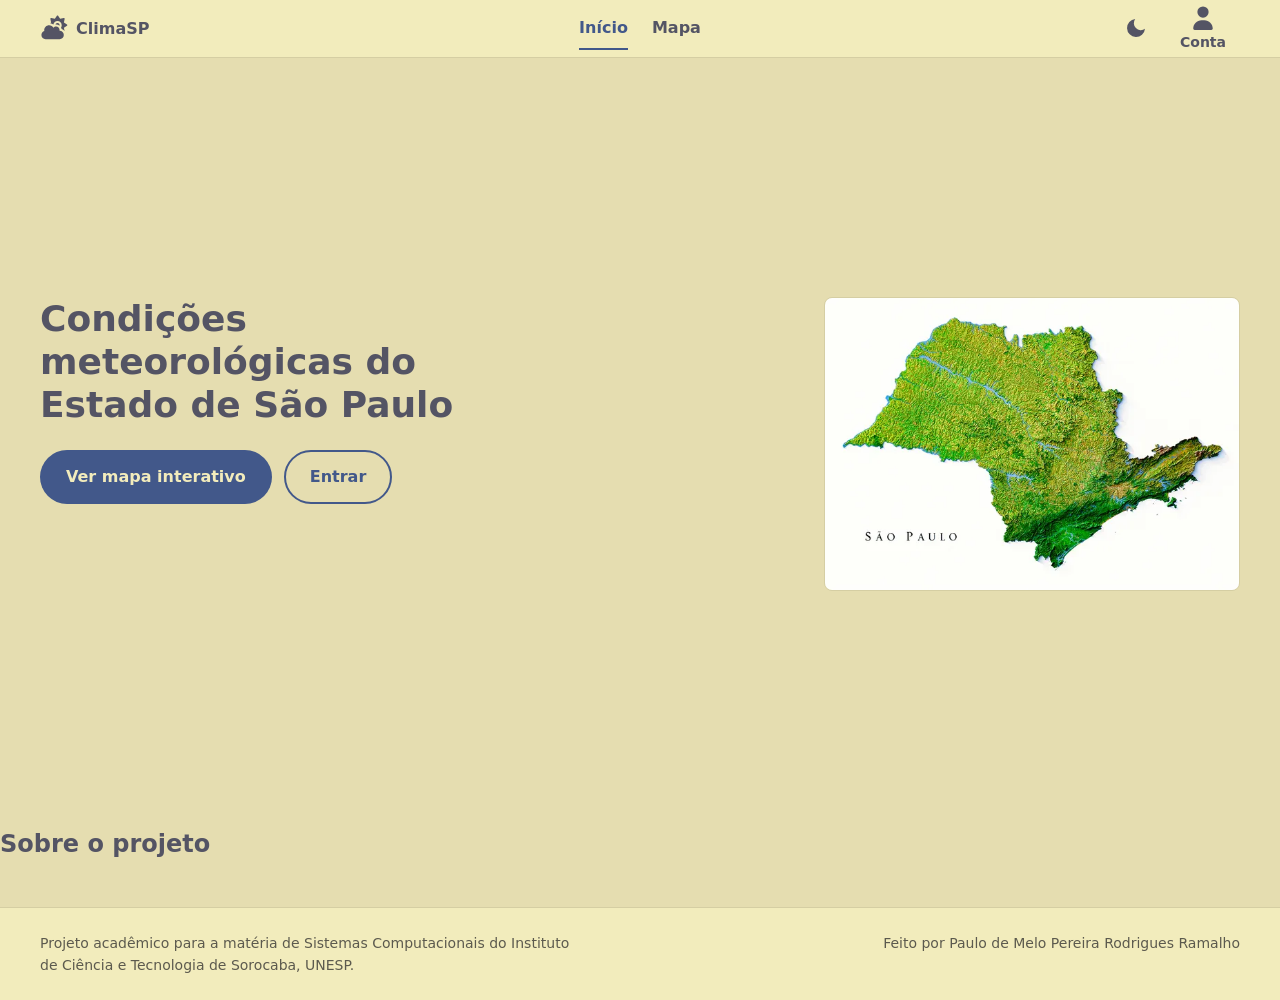
==== commit e0aba214: "Added login and signup pages" ====
--- a/index.html
+++ b/index.html
@@ -76,8 +76,10 @@
         </main>
 
         <footer class="site-footer">
-            <p>Projeto acadêmico para a matéria de Sistemas Computacionais do Instituto de Ciência e Tecnologia de Sorocaba, UNESP.</p>
-            <p>Feito por Paulo de Melo Pereira Rodrigues Ramalho</p>
+            <div class="footer-inner">
+                <p>Projeto acadêmico para a matéria de Sistemas Computacionais do Instituto de Ciência e Tecnologia de Sorocaba, UNESP.</p>
+                <p>Feito por Paulo de Melo Pereira Rodrigues Ramalho</p>
+            </div>
         </footer>
 
     </body>
--- a/assets/css/themes.css
+++ b/assets/css/themes.css
@@ -34,6 +34,20 @@
     --relevo-10: #FFA066;  --relevo-11: #E6879A;  --relevo-12: #D27E99;
     --relevo-13: #C8BFA8;  --relevo-14: #DCD7BA;
 
+    /* Rampa termica (2 C por faixa, de 10 a 34 C). Escala fixa: a mesma cor
+    significa a mesma temperatura em qualquer captura. --temp-0 e "abaixo de
+    12 C" e --temp-12 e "acima de 34 C". */
+    --temp-0:  #4C6A93;  --temp-1:  #5F82B5;  --temp-2:  #7E9CD8;
+    --temp-3:  #7FB4CA;  --temp-4:  #7AA89F;  --temp-5:  #8CAE86;
+    --temp-6:  #98BB6C;  --temp-7:  #BFBB70;  --temp-8:  #E6C384;
+    --temp-9:  #F2A96E;  --temp-10: #FFA066;  --temp-11: #E46876;
+    --temp-12: #C34043;
+
+    /* Escala de vento (km/h), fixa como a Beaufort. Seis faixas: calmaria,
+    brisa leve, moderado, forte, muito forte, vendaval. */
+    --vento-0: #717187;  --vento-1: #7E9CD8;  --vento-2: #7FB4CA;
+    --vento-3: #E6C384;  --vento-4: #FFA066;  --vento-5: #E46876;
+
 }
 
 @media (prefers-color-scheme: light) {
@@ -62,6 +76,20 @@
     --relevo-10: #B36A48;  --relevo-11: #A05C46;  --relevo-12: #8E5347;
     --relevo-13: #9C7A6A;  --relevo-14: #C2B6A8;
 
+    /* Rampa termica (2 C por faixa, de 10 a 34 C). Tons mais fechados que os
+    do Wave: sobre o fundo claro do Lotus, um azul ou um verde claro demais
+    deixaria de se distinguir da propria superficie. */
+    --temp-0:  #3E5C8F;  --temp-1:  #4B72A3;  --temp-2:  #4E8CA2;
+    --temp-3:  #5E9186;  --temp-4:  #6E8F6A;  --temp-5:  #7C8F4E;
+    --temp-6:  #8D8B3F;  --temp-7:  #9C8235;  --temp-8:  #A9742A;
+    --temp-9:  #B25F22;  --temp-10: #AB4A28;  --temp-11: #A32F42;
+    --temp-12: #8A2438;
+
+    /* Escala de vento (km/h), fixa como a Beaufort. Seis faixas: calmaria,
+    brisa leve, moderado, forte, muito forte, vendaval. */
+    --vento-0: #6E6A5C;  --vento-1: #42588A;  --vento-2: #4E8CA2;
+    --vento-3: #8F6B12;  --vento-4: #AB4A28;  --vento-5: #A32F42;
+
   }
 }
 
@@ -87,4 +115,18 @@
     --relevo-7:  #DCA561;  --relevo-8:  #D39257;  --relevo-9:  #C67F4F;
     --relevo-10: #B36A48;  --relevo-11: #A05C46;  --relevo-12: #8E5347;
     --relevo-13: #9C7A6A;  --relevo-14: #C2B6A8;
+
+    /* Rampa termica (2 C por faixa, de 10 a 34 C). Tons mais fechados que os
+    do Wave: sobre o fundo claro do Lotus, um azul ou um verde claro demais
+    deixaria de se distinguir da propria superficie. */
+    --temp-0:  #3E5C8F;  --temp-1:  #4B72A3;  --temp-2:  #4E8CA2;
+    --temp-3:  #5E9186;  --temp-4:  #6E8F6A;  --temp-5:  #7C8F4E;
+    --temp-6:  #8D8B3F;  --temp-7:  #9C8235;  --temp-8:  #A9742A;
+    --temp-9:  #B25F22;  --temp-10: #AB4A28;  --temp-11: #A32F42;
+    --temp-12: #8A2438;
+
+    /* Escala de vento (km/h), fixa como a Beaufort. Seis faixas: calmaria,
+    brisa leve, moderado, forte, muito forte, vendaval. */
+    --vento-0: #6E6A5C;  --vento-1: #42588A;  --vento-2: #4E8CA2;
+    --vento-3: #8F6B12;  --vento-4: #AB4A28;  --vento-5: #A32F42;
 }
--- a/assets/css/style.css
+++ b/assets/css/style.css
@@ -457,3 +457,34 @@
   background-color: var(--c-accent);
   color: var(--c-on-accent);
 }
+
+/* ==========================================================================
+   Footer
+   ========================================================================== */
+ 
+/* Uma faixa so: credito academico e autoria. Tudo que navega ja esta no
+   cabecalho fixo, entao repetir links aqui seria ruido. */
+ 
+.site-footer {
+  margin-block-start: var(--sp-7);
+  background-color: var(--c-surface);
+  border-block-start: 1px solid var(--c-line);
+}
+ 
+/* O wrapper existe porque .site-footer > * ja centraliza e limita a largura:
+   os paragrafos precisam de um unico pai para ficarem lado a lado. */
+.footer-inner {
+  display: flex;
+  flex-wrap: wrap;
+  align-items: baseline;
+  justify-content: space-between;
+  gap: var(--sp-2) var(--sp-5);
+  padding-block: var(--sp-5);
+  font-size: var(--fs-sm);
+  color: var(--c-muted);
+}
+ 
+.footer-inner p {
+  max-width: 60ch;
+}
+
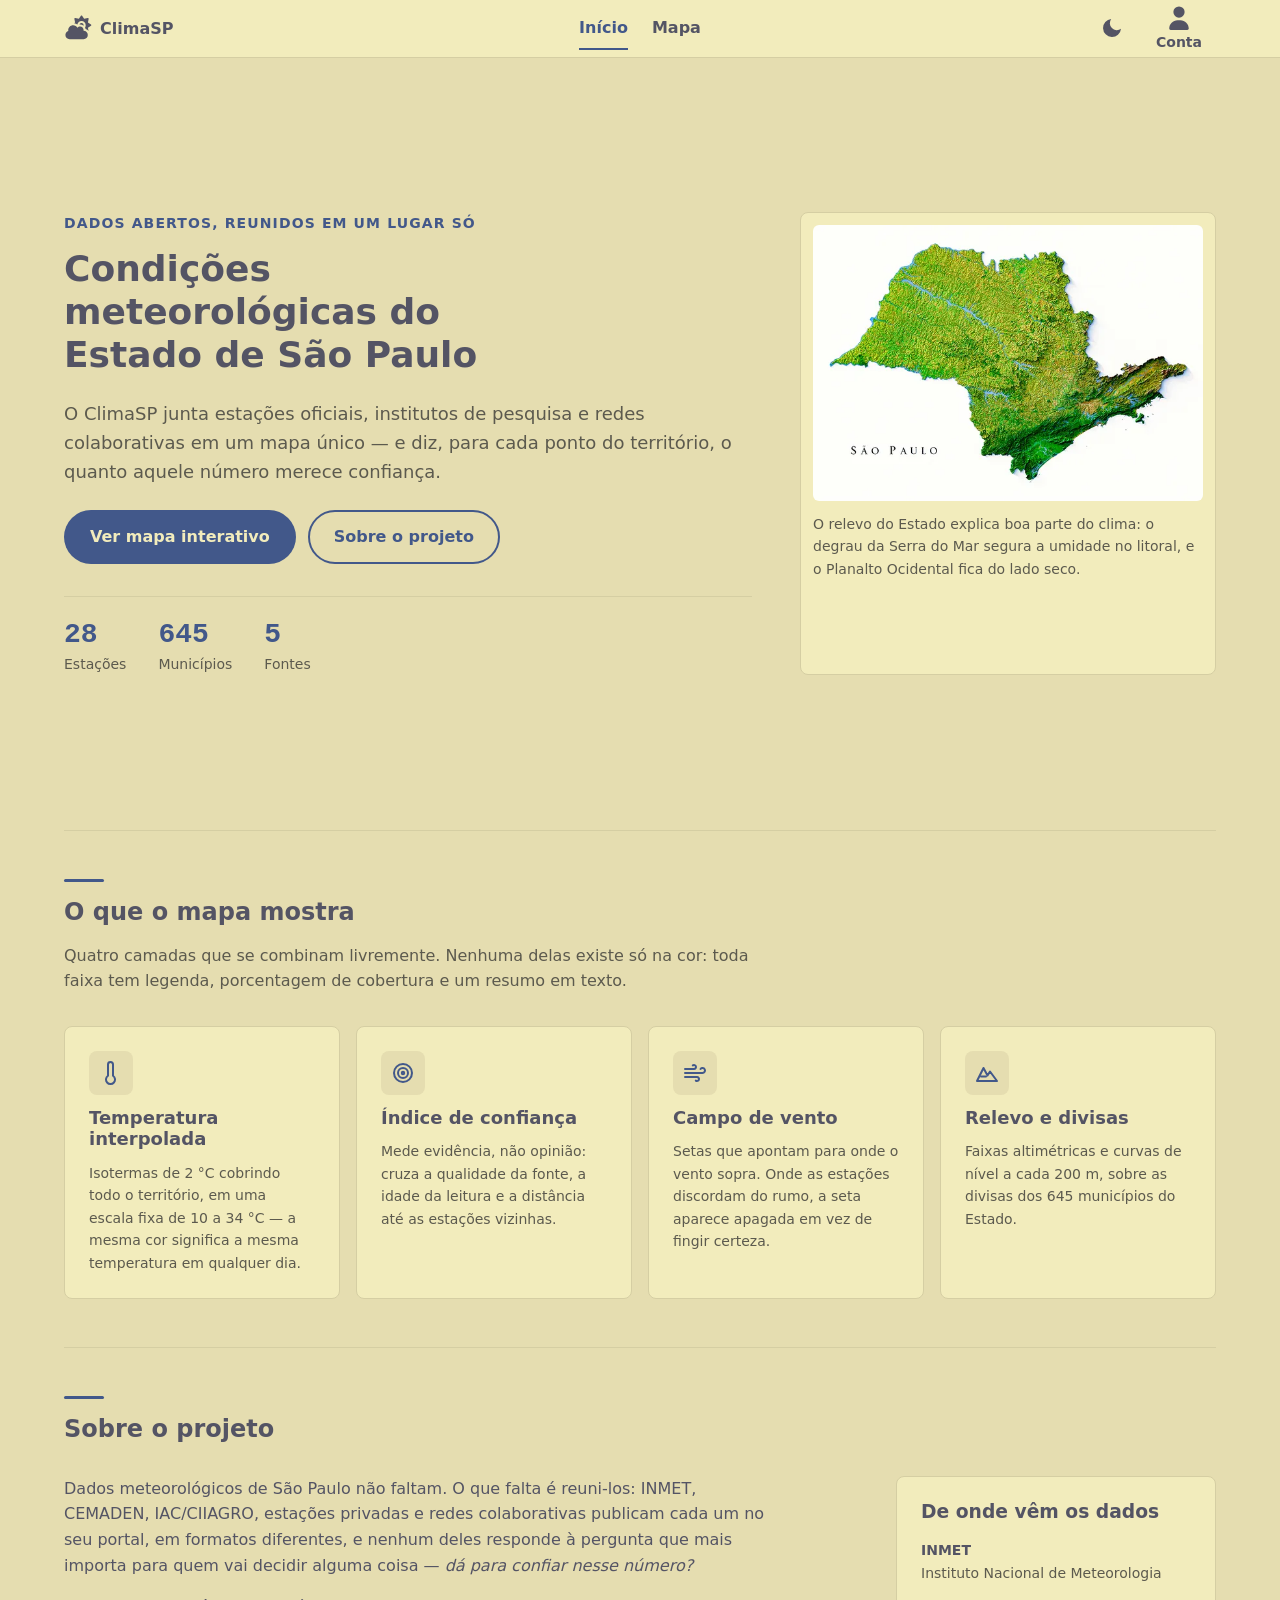
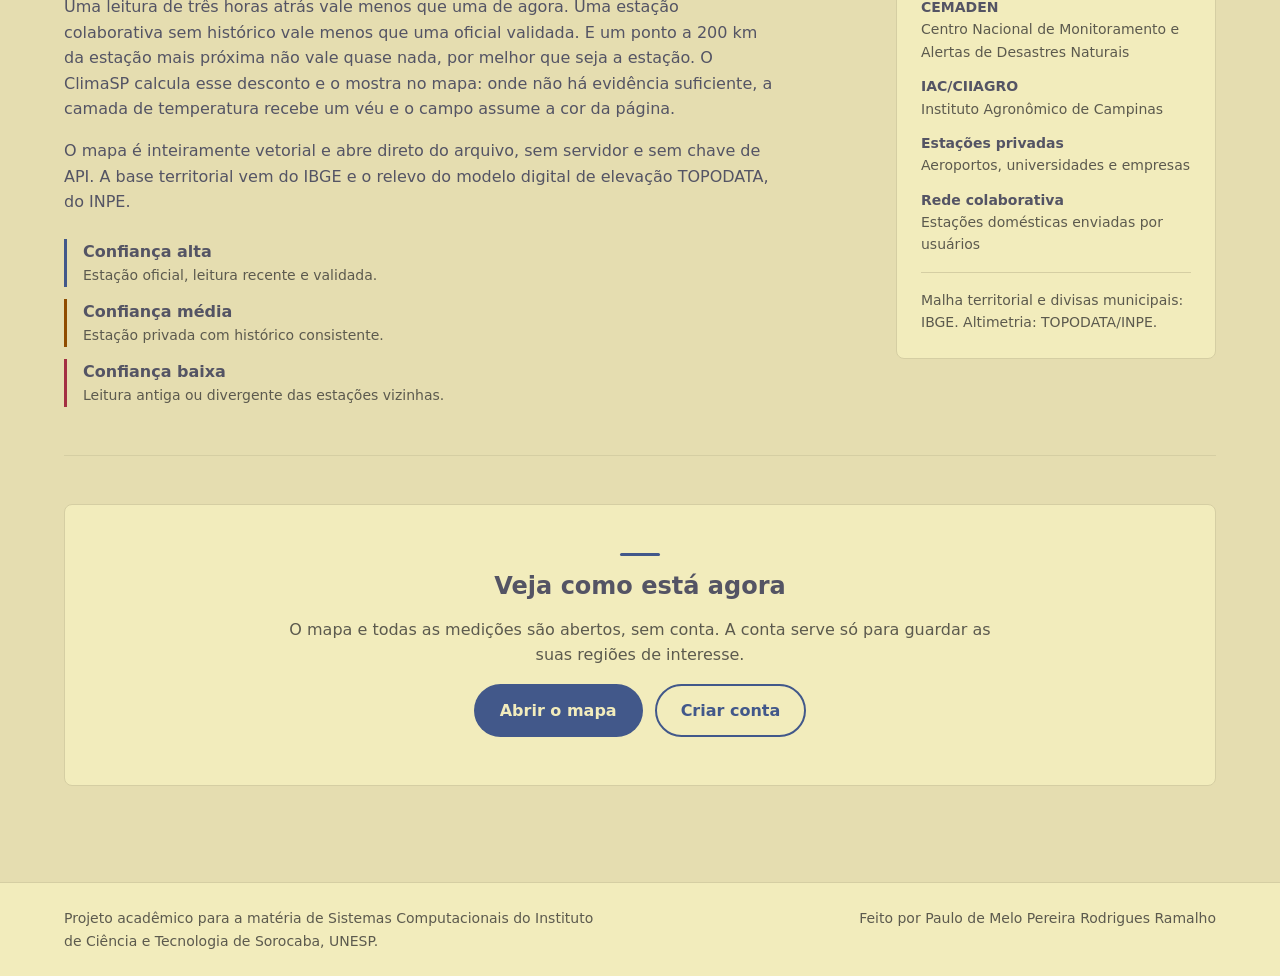
==== commit 3c6e32b3: "Finished HOME PAGE" ====
--- a/index.html
+++ b/index.html
@@ -6,6 +6,7 @@
         <title>ClimaSP - Agregador Metereológico</title>
         <link rel="stylesheet" href="./assets/css/themes.css">
         <link rel="stylesheet" href="./assets/css/style.css">
+        <link rel="stylesheet" href="./assets/css/home.css">
         <script src="./assets/js/script.js" defer></script>
     </head>
     <body>
@@ -54,24 +55,216 @@
         </header>
 
         <main id="content">
-            <section class="hero" aria-labelledby="hero-heading">
+             <section class="hero" aria-labelledby="hero-heading">
                 <div class="hero-content">
-                    <h1>Condições meteorológicas do Estado de São Paulo</h1>
+                    <p class="hero-olho">Dados abertos, reunidos em um lugar só</p>
+                    <h1 id="hero-heading">Condições meteorológicas do Estado de São Paulo</h1>
+                    <p class="hero-lede">
+                        O ClimaSP junta estações oficiais, institutos de pesquisa e redes
+                        colaborativas em um mapa único — e diz, para cada ponto do
+                        território, o quanto aquele número merece confiança.
+                    </p>
                     <p class="hero-actions">
-                    <a class="btn btn-primary" href="./pages/map.html">Ver mapa interativo</a>
-                    <a class="btn btn-secondary" href="./pages/login.html">Entrar</a>
-                    </p>
+                        <a class="btn btn-primary" href="./pages/map.html">Ver mapa interativo</a>
+                        <a class="btn btn-secondary" href="#sobre-heading">Sobre o projeto</a>
+                    </p>
+ 
+                    <!-- dl porque cada numero e o valor de um rotulo: e uma lista de
+                         pares, nao uma lista de itens soltos. -->
+                    <dl class="hero-numeros">
+                        <div class="numero">
+                            <dt>Estações</dt>
+                            <dd>28</dd>
+                        </div>
+                        <div class="numero">
+                            <dt>Municípios</dt>
+                            <dd>645</dd>
+                        </div>
+                        <div class="numero">
+                            <dt>Fontes</dt>
+                            <dd>5</dd>
+                        </div>
+                    </dl>
                 </div>
-                <img class="hero-ilustracao"
-                src="assets/img/sao-paulo-800.webp"
-                srcset="assets/img/sao-paulo-600.webp 600w,
-                assets/img/sao-paulo-800.webp 800w"
-                sizes="(min-width: 64em) 26rem, 100vw"
-                alt="" width="800" height="566"
-                fetchpriority="high" decoding="async">
-            </section>
-            <section class="about-us" aria-labelledby="about-us-heading">
-                <h2 id="about-us-heading">Sobre o projeto</h2>
+ 
+                <figure class="hero-figura">
+                    <img class="hero-ilustracao"
+                    src="assets/img/sao-paulo-800.webp"
+                    srcset="assets/img/sao-paulo-600.webp 600w,
+                    assets/img/sao-paulo-800.webp 800w"
+                    sizes="(min-width: 64em) 26rem, 100vw"
+                    alt="Mapa de relevo sombreado do Estado de São Paulo. O degrau da
+                    Serra do Mar acompanha o litoral, a Mantiqueira se destaca no
+                    nordeste e o Planalto Ocidental desce suavemente até a divisa
+                    com o Mato Grosso do Sul."
+                    width="800" height="566"
+                    fetchpriority="high" decoding="async">
+                    <figcaption>
+                        O relevo do Estado explica boa parte do clima: o degrau da Serra
+                        do Mar segura a umidade no litoral, e o Planalto Ocidental fica
+                        do lado seco.
+                    </figcaption>
+                </figure>
+            </section>
+ 
+            <section class="secao recursos" aria-labelledby="recursos-heading">
+                <h2 class="secao-titulo" id="recursos-heading">O que o mapa mostra</h2>
+                <p class="secao-lede">
+                    Quatro camadas que se combinam livremente. Nenhuma delas existe só
+                    na cor: toda faixa tem legenda, porcentagem de cobertura e um
+                    resumo em texto.
+                </p>
+ 
+                <ul class="cartoes" role="list">
+                    <li>
+                        <article class="cartao">
+                            <span class="cartao-icone" aria-hidden="true">
+                                <svg xmlns="http://www.w3.org/2000/svg" viewBox="0 0 24 24" fill="none"
+                                    stroke="currentColor" stroke-width="2" stroke-linecap="round" stroke-linejoin="round">
+                                    <path d="M14 14.76V3.5a2.5 2.5 0 0 0-5 0v11.26a4.5 4.5 0 1 0 5 0z"/>
+                                </svg>
+                            </span>
+                            <h3>Temperatura interpolada</h3>
+                            <p>
+                                Isotermas de 2 °C cobrindo todo o território, em uma escala
+                                fixa de 10 a 34 °C — a mesma cor significa a mesma
+                                temperatura em qualquer dia.
+                            </p>
+                        </article>
+                    </li>
+ 
+                    <li>
+                        <article class="cartao">
+                            <span class="cartao-icone" aria-hidden="true">
+                                <svg xmlns="http://www.w3.org/2000/svg" viewBox="0 0 24 24" fill="none"
+                                    stroke="currentColor" stroke-width="2" stroke-linecap="round" stroke-linejoin="round">
+                                    <circle cx="12" cy="12" r="9"/>
+                                    <circle cx="12" cy="12" r="5"/>
+                                    <circle cx="12" cy="12" r="1.2"/>
+                                </svg>
+                            </span>
+                            <h3>Índice de confiança</h3>
+                            <p>
+                                Mede evidência, não opinião: cruza a qualidade da fonte, a
+                                idade da leitura e a distância até as estações vizinhas.
+                            </p>
+                        </article>
+                    </li>
+ 
+                    <li>
+                        <article class="cartao">
+                            <span class="cartao-icone" aria-hidden="true">
+                                <svg xmlns="http://www.w3.org/2000/svg" viewBox="0 0 24 24" fill="none"
+                                    stroke="currentColor" stroke-width="2" stroke-linecap="round" stroke-linejoin="round">
+                                    <path d="M9.8 4.4A2 2 0 1 1 11 8H2"/>
+                                    <path d="M17.5 8a2.5 2.5 0 1 1 2 4H2"/>
+                                    <path d="M12.8 19.6A2 2 0 1 0 14 16H2"/>
+                                </svg>
+                            </span>
+                            <h3>Campo de vento</h3>
+                            <p>
+                                Setas que apontam para onde o vento sopra. Onde as estações
+                                discordam do rumo, a seta aparece apagada em vez de
+                                fingir certeza.
+                            </p>
+                        </article>
+                    </li>
+ 
+                    <li>
+                        <article class="cartao">
+                            <span class="cartao-icone" aria-hidden="true">
+                                <svg xmlns="http://www.w3.org/2000/svg" viewBox="0 0 24 24" fill="none"
+                                    stroke="currentColor" stroke-width="2" stroke-linecap="round" stroke-linejoin="round">
+                                    <path d="m2 20 6.5-13 4 7.5 2.5-4 7 9.5z"/>
+                                    <path d="M6 15.5h5"/>
+                                </svg>
+                            </span>
+                            <h3>Relevo e divisas</h3>
+                            <p>
+                            Faixas altimétricas e curvas de nível a cada 200 m, sobre as
+                            divisas dos 645 municípios do Estado.
+                            </p>
+                        </article>
+                    </li>
+                </ul>
+            </section>
+
+            <section class="secao sobre" aria-labelledby="sobre-heading">
+                <!-- tabindex="-1" para que o botao do hero leve o foco ate aqui, e
+                    nao apenas a rolagem: sem ele, quem navega por teclado continua
+                    com o foco no botao la em cima. -->
+                    <h2 class="secao-titulo" id="sobre-heading" tabindex="-1">Sobre o projeto</h2>
+
+                    <div class="sobre-layout">
+                        <div class="sobre-texto">
+                            <p>
+                            Dados meteorológicos de São Paulo não faltam. O que falta é
+                            reuni-los: INMET, CEMADEN, IAC/CIIAGRO, estações privadas e redes
+                            colaborativas publicam cada um no seu portal, em formatos
+                            diferentes, e nenhum deles responde à pergunta que mais importa
+                            para quem vai decidir alguma coisa — <em>dá para confiar nesse
+                                número?</em>
+                            </p>
+                            <p>
+                            Uma leitura de três horas atrás vale menos que uma de agora. Uma
+                            estação colaborativa sem histórico vale menos que uma oficial
+                            validada. E um ponto a 200 km da estação mais próxima não vale
+                            quase nada, por melhor que seja a estação. O ClimaSP calcula esse
+                            desconto e o mostra no mapa: onde não há evidência suficiente, a
+                            camada de temperatura recebe um véu e o campo assume a cor da
+                            página.
+                            </p>
+                            <p>
+                            O mapa é inteiramente vetorial e abre direto do arquivo, sem
+                            servidor e sem chave de API. A base territorial vem do IBGE e o
+                            relevo do modelo digital de elevação TOPODATA, do INPE.
+                            </p>
+
+                            <dl class="niveis">
+                                <div class="nivel nivel-alta">
+                                    <dt>Confiança alta</dt>
+                                    <dd>Estação oficial, leitura recente e validada.</dd>
+                                </div>
+                                <div class="nivel nivel-media">
+                                    <dt>Confiança média</dt>
+                                    <dd>Estação privada com histórico consistente.</dd>
+                                </div>
+                                <div class="nivel nivel-baixa">
+                                    <dt>Confiança baixa</dt>
+                                    <dd>Leitura antiga ou divergente das estações vizinhas.</dd>
+                                </div>
+                            </dl>
+                        </div>
+
+                        <aside class="sobre-aside" aria-labelledby="fontes-heading">
+                            <h3 id="fontes-heading">De onde vêm os dados</h3>
+                            <ul class="fontes" role="list">
+                                <li><strong>INMET</strong> Instituto Nacional de Meteorologia</li>
+                                <li><strong>CEMADEN</strong> Centro Nacional de Monitoramento e Alertas de Desastres Naturais</li>
+                                <li><strong>IAC/CIIAGRO</strong> Instituto Agronômico de Campinas</li>
+                                <li><strong>Estações privadas</strong> Aeroportos, universidades e empresas</li>
+                                <li><strong>Rede colaborativa</strong> Estações domésticas enviadas por usuários</li>
+                            </ul>
+                            <p class="fontes-nota">
+                            Malha territorial e divisas municipais: IBGE.
+                            Altimetria: TOPODATA/INPE.
+                            </p>
+                        </aside>
+                    </div>
+            </section>
+
+            <section class="secao" aria-labelledby="cta-heading">
+                <div class="chamada">
+                    <h2 class="secao-titulo" id="cta-heading">Veja como está agora</h2>
+                    <p>
+                    O mapa e todas as medições são abertos, sem conta. A conta serve só
+                    para guardar as suas regiões de interesse.
+                    </p>
+                    <p class="hero-actions">
+                    <a class="btn btn-primary" href="./pages/map.html">Abrir o mapa</a>
+                    <a class="btn btn-secondary" href="./pages/signup.html">Criar conta</a>
+                    </p>
+                </div>
             </section>
         </main>
 
--- a/assets/css/style.css
+++ b/assets/css/style.css
@@ -36,7 +36,7 @@
   --measure: 70ch;  /* largura de leitura: cerca de 70 caracteres por linha */
   --wrap: 75rem;    /* largura maxima do conteudo */
 }
-
+ 
 /* ==========================================================================
    Reset and user preferences  (Feito por IA)
    ========================================================================== */
@@ -86,9 +86,19 @@
         Layout
    ========================================================================== */
 :root {
-  --gutter: var(--sp-4);
-}
-
+  /* Respiro nas bordas. Fixo em 1rem, o conteudo encostava nas laterais em
+     telas de 1280 a 1440 px -- a faixa batia no teto de --wrap e sobravam
+     40 px de cada lado. Com clamp o respiro acompanha a largura: 1rem no
+     celular, cerca de 4rem no notebook, e no monitor largo quem manda e o
+     --wrap, que ja centraliza com folga. */
+  --gutter: clamp(1rem, 5vw, 5rem);
+ 
+  /* Faixa de conteudo: largura maxima centrada, com respiro nas bordas.
+     Estava repetida literalmente em quatro lugares -- rodape, home, mapa e
+     autenticacao. Como variavel, muda em um lugar so. */
+  --faixa: min(100% - 2 * var(--gutter), var(--wrap));
+}
+ 
 html {
     scroll-padding-block-start: var(--header-h);
 }
@@ -103,62 +113,61 @@
     display: flex;
     flex-direction: column;
 }
-
+ 
 main {
   flex: 1;
 }
-
-.hero,
+ 
 .site-footer > * {
-  width: min(100% - 2 * var(--gutter), var(--wrap));
+  width: var(--faixa);
   margin-inline: auto;
 }
    /* ==========================================================================
         Font styling
    ========================================================================== */
-
+ 
 h1,
 h2,
 h3 {
     line-height: var(--lh-title);
     text-wrap: balance;
 }
-
+ 
 h1 {
     font-size: var(--fs-h1);
 }
-
+ 
 h2 {
     font-size: var(--fs-h2);
 }
-
+ 
 p {
   max-width: var(--measure);
 }
-
+ 
 a {
   color: var(--c-accent);
 }
-
+ 
 :focus-visible {
   outline: var(--focus-width) solid var(--c-accent);
   outline-offset: 2px;
 }
-
+ 
 /* ==========================================================================
    Header and Navbar
    ========================================================================== */
 :root {
   --header-h: 3.5rem;
 }
-
+ 
 .site-header {
     position: sticky;
     inset-block-start: 0;
     z-index: 10;
     background-color: var(--c-surface);
     border-block-end: 1px solid var(--c-line);
-
+ 
     display: grid;
     grid-template-areas: "brand nav actions";
     grid-template-columns: 1fr auto 1fr;
@@ -181,11 +190,11 @@
     font-weight: 700;
     white-space: nowrap;
 }
-
+ 
 .site-brand:hover {
     color: var(--c-accent);
 }
-
+ 
 .site-brand svg {
     width: 1.75rem;
     height: 1.75rem;
@@ -224,9 +233,9 @@
     color: var(--c-accent);
     border-block-end-color: var(--c-accent);
 }
-
+ 
 /* --- ACTIONS --- */
-
+ 
 .site-header-actions {
     grid-area: actions;
     justify-self: end;
@@ -234,7 +243,7 @@
     align-items: center;
     gap: var(--sp-2);
 }
-
+ 
 /* - theme toggle - */
 .theme-toggle {
     display: inline-flex;
@@ -250,51 +259,51 @@
     cursor: pointer;
     transition: color 150ms ease, border-color 150ms ease, background-color 150ms ease;
 }
-
+ 
 .theme-toggle:hover {
     color: var(--c-accent);
     border-color: var(--c-accent);
 }
-
+ 
 .theme-toggle svg {
     width: 1.5rem;
     height: 1.5rem;
     flex: none;
 }
-
+ 
 .theme-icon-moon {
     display: none;
 }
 .theme-icon-sun {
     display: block;
 }
-
+ 
 :root[data-theme="light"] .theme-icon-sun {
     display: none;
 }
 :root[data-theme="light"] .theme-icon-moon {
     display: block;
 }
-
+ 
 /* - account - */
-
+ 
 .site-account {
     position: relative;
 }
-
+ 
 .site-account-toggle {
     display: flex;
     flex-direction: column;
     align-items: center;
     justify-content: center;
     gap: var(--sp-1);
-
+ 
     min-width: 3.5rem;
     min-height: 2.75rem;
     padding: var(--sp-1) var(--sp-3);
     border: 2px solid transparent;
     border-radius: var(--radius);
-
+ 
     background-color: transparent;
     color: var(--c-fg);
     font: inherit;
@@ -304,119 +313,76 @@
     white-space: nowrap;
     cursor: pointer;
 }
-
+ 
 .site-account-toggle:hover,
 .site-account-toggle[aria-expanded="true"] {
     color: var(--c-accent);
     border-color: var(--c-accent);
-
-}
-
+ 
+}
+ 
 .site-account-toggle svg {
     height: 1.5rem;
     width: 1.5rem;
     flex: none;
     fill: currentColor;
 }
-
+ 
 /* Floating Menu */
 .site-account-menu {
     position: absolute;
     inset-block-start: calc(100% + var(--sp-2));
     inset-inline-end: 0;
     z-index: 20;
-
+ 
     display: flex;
     flex-direction: column;
     min-width: 12rem;
     padding: var(--sp-2);
-
+ 
     background-color: var(--c-surface);
     border: 1px solid var(--c-line);
     border-radius: var(--radius);
 }
-
+ 
 .site-account-menu[hidden] {
     display: none;
 }
-
+ 
 .site-account-menu a {
     display: flex;
     align-items: center;
     min-height: 2.75rem;
     padding-inline: var(--sp-3);
     border-radius: var(--radius);
-
+ 
     color: var(--c-fg);
     text-decoration: none;
     font-weight: 600;
     white-space: nowrap;
 }
-
+ 
 .site-account-menu a:hover {
     background-color: var(--c-bg);
     color: var(--c-accent);
 }
-
+ 
 @media (max-width: 26em) {
     .site-header {
         gap: var(--sp-2);
     }
-
+ 
     .site-nav-list {
         gap: var(--sp-4);
     }
-
+ 
     .site-brand {
         display: none;
     }
 }
-
-
-/* ==========================================================================
-   Hero
-   ========================================================================== */
-
-.hero {
-    display: grid;
-    gap: var(--sp-6);
-    align-content: center;
-    padding-block: var(--sp-7);
-}
-
-.hero-content {
-    display: flex;
-    flex-direction: column;
-    gap: var(--sp-5);
-}
- 
-.hero-content h1 {
-    max-width: 18ch;
-}
- 
-.hero-actions {
-    display: flex;
-    flex-wrap: wrap;
-    gap: var(--sp-3);
-    max-width: none; /* anula o max-width global de p */
-}
- 
-.hero-ilustracao {
-    justify-self: center;
-    width: 100%;
-    border-radius: var(--radius);
-    border: 1px solid var(--c-line);
-}
- 
-@media (min-width: 64em) {
-    .hero {
-        grid-template-columns: minmax(0, 1fr) minmax(0, 26rem);
-        gap: var(--sp-7);
-        /* Mantem o conteudo principal acima da dobra no desktop (criterio A1). */
-        min-height: calc(100vh - 8rem);
-    }
-}
-
+ 
+ 
+ 
 /* ==========================================================================
    Buttons
    ========================================================================== */
@@ -457,7 +423,7 @@
   background-color: var(--c-accent);
   color: var(--c-on-accent);
 }
-
+ 
 /* ==========================================================================
    Footer
    ========================================================================== */
@@ -487,4 +453,3 @@
 .footer-inner p {
   max-width: 60ch;
 }
-
--- a/assets/css/home.css
+++ b/assets/css/home.css
@@ -0,0 +1,344 @@
+/* ==========================================================================
+   home.css — estilos exclusivos da pagina inicial (index.html)
+   Depende de themes.css (variaveis --c-*) e de style.css (--sp-*, --radius,
+   --faixa, .btn). Carregar sempre depois dos dois.
+
+   Mesma divisao de map.css e auth.css: o que so a home usa nao pesa nas
+   outras paginas. Os componentes compartilhados -- cabecalho, botoes,
+   rodape, tipografia -- continuam em style.css.
+   ========================================================================== */
+
+/* ==========================================================================
+   Faixas de conteudo
+   ========================================================================== */
+
+.hero,
+.secao {
+    width: var(--faixa);
+    margin-inline: auto;
+}
+
+/* Ritmo unico entre as secoes: o espacamento nao varia de uma para a outra
+   (criterio A1). */
+.secao {
+    padding-block: var(--sp-7);
+    border-block-start: 1px solid var(--c-line);
+}
+
+/* ==========================================================================
+   Hero
+   ========================================================================== */
+
+.hero {
+    display: grid;
+    gap: var(--sp-6);
+    align-content: center;
+    padding-block: var(--sp-7);
+}
+
+.hero-content {
+    display: flex;
+    flex-direction: column;
+    gap: var(--sp-5);
+}
+ 
+.hero-content h1 {
+    max-width: 18ch;
+}
+
+/* Sobretitulo. Caixa alta so aqui e no rodape das secoes: em bloco de texto
+   ela derruba a legibilidade, em um rotulo de tres palavras nao. */
+.hero-olho {
+    margin-block-end: calc(var(--sp-3) * -1);
+    font-size: var(--fs-sm);
+    font-weight: 600;
+    letter-spacing: 0.08em;
+    text-transform: uppercase;
+    color: var(--c-accent);
+}
+
+.hero-lede {
+    font-size: var(--fs-lg);
+    color: var(--c-muted);
+}
+ 
+.hero-actions {
+    display: flex;
+    flex-wrap: wrap;
+    gap: var(--sp-3);
+    max-width: none; /* anula o max-width global de p */
+}
+
+/* --- Numeros do hero --- */
+
+.hero-numeros {
+    display: flex;
+    flex-wrap: wrap;
+    gap: var(--sp-5) var(--sp-6);
+    margin-block-start: var(--sp-2);
+    padding-block-start: var(--sp-5);
+    border-block-start: 1px solid var(--c-line);
+}
+
+/* O valor vem antes do rotulo na leitura visual, mas depois dele no HTML:
+   column-reverse inverte a pintura sem mexer na ordem do documento, que e a
+   que o leitor de tela anuncia (rotulo, depois valor). */
+.numero {
+    display: flex;
+    flex-direction: column-reverse;
+    gap: var(--sp-1);
+}
+
+.numero dd {
+    font-family: var(--font-num);
+    font-size: 1.75rem;
+    font-weight: 700;
+    line-height: 1;
+    color: var(--c-accent);
+}
+
+.numero dt {
+    font-size: var(--fs-sm);
+    color: var(--c-muted);
+}
+
+/* --- Ilustracao --- */
+
+/* A imagem tem fundo branco proprio. Sem a moldura em --c-surface ela vira um
+   retangulo aceso no tema escuro; com ela, le-se como uma prancha sobre a
+   pagina. */
+.hero-figura {
+    justify-self: center;
+    display: flex;
+    flex-direction: column;
+    gap: var(--sp-3);
+    padding: var(--sp-3);
+    background-color: var(--c-surface);
+    border: 1px solid var(--c-line);
+    border-radius: var(--radius);
+}
+
+.hero-ilustracao {
+    width: 100%;
+    border-radius: calc(var(--radius) - 0.125rem);
+}
+
+.hero-figura figcaption {
+    font-size: var(--fs-sm);
+    color: var(--c-muted);
+}
+ 
+@media (min-width: 64em) {
+    .hero {
+        grid-template-columns: minmax(0, 1fr) minmax(0, 26rem);
+        gap: var(--sp-7);
+        /* Mantem o conteudo principal acima da dobra no desktop (criterio A1). */
+        min-height: calc(100vh - 8rem);
+    }
+}
+
+/* ==========================================================================
+   Secoes da pagina inicial
+   ========================================================================== */
+
+/* Filete acima do titulo: marca o inicio da secao sem precisar de mais uma
+   cor ou de mais um peso tipografico. */
+.secao-titulo::before {
+    content: "";
+    display: block;
+    width: 2.5rem;
+    height: 3px;
+    margin-block-end: var(--sp-4);
+    border-radius: var(--radius-pill);
+    background-color: var(--c-accent);
+}
+
+.secao-lede {
+    margin-block-start: var(--sp-4);
+    color: var(--c-muted);
+}
+
+/* --- Cartoes de recurso --- */
+
+/* auto-fit + minmax: uma coluna no celular, duas no tablet e quatro no
+   desktop, sem um breakpoint para cada caso. */
+.cartoes {
+    display: grid;
+    grid-template-columns: repeat(auto-fit, minmax(15rem, 1fr));
+    gap: var(--sp-4);
+    margin-block-start: var(--sp-6);
+}
+
+.cartao {
+    height: 100%;
+    display: flex;
+    flex-direction: column;
+    gap: var(--sp-3);
+    padding: var(--sp-5);
+    background-color: var(--c-surface);
+    border: 1px solid var(--c-line);
+    border-radius: var(--radius);
+    transition: border-color 150ms ease;
+}
+
+.cartao:hover {
+    border-color: var(--c-accent);
+}
+
+.cartao h3 {
+    font-size: var(--fs-lg);
+}
+
+.cartao p {
+    font-size: var(--fs-sm);
+    color: var(--c-muted);
+}
+
+.cartao-icone {
+    display: flex;
+    align-items: center;
+    justify-content: center;
+    width: 2.75rem;
+    height: 2.75rem;
+    border-radius: var(--radius);
+    background-color: var(--c-bg);
+    color: var(--c-accent);
+}
+
+.cartao-icone svg {
+    width: 1.5rem;
+    height: 1.5rem;
+}
+
+/* --- Sobre o projeto --- */
+
+.sobre-layout {
+    display: grid;
+    gap: var(--sp-6);
+    margin-block-start: var(--sp-6);
+    align-items: start;
+}
+
+@media (min-width: 64em) {
+    .sobre-layout {
+        grid-template-columns: minmax(0, 1fr) minmax(0, 20rem);
+        gap: var(--sp-7);
+    }
+}
+
+.sobre-texto {
+    display: flex;
+    flex-direction: column;
+    gap: var(--sp-4);
+}
+
+/* Os tres niveis de confianca, com as mesmas cores da legenda do mapa: quem
+   leu aqui reconhece la. A barra a esquerda carrega a cor, entao o texto
+   permanece em --c-fg e o contraste nao depende dela. */
+.niveis {
+    display: flex;
+    flex-direction: column;
+    gap: var(--sp-3);
+    margin-block-start: var(--sp-2);
+}
+
+.nivel {
+    padding-inline-start: var(--sp-4);
+    border-inline-start: 3px solid var(--c-line);
+}
+
+.nivel dt {
+    font-weight: 600;
+}
+
+.nivel dd {
+    font-size: var(--fs-sm);
+    color: var(--c-muted);
+}
+
+.nivel-alta  { border-inline-start-color: var(--c-accent); }
+.nivel-media { border-inline-start-color: var(--c-warn); }
+.nivel-baixa { border-inline-start-color: var(--c-alert); }
+
+.sobre-aside {
+    padding: var(--sp-5);
+    background-color: var(--c-surface);
+    border: 1px solid var(--c-line);
+    border-radius: var(--radius);
+}
+
+.fontes {
+    display: flex;
+    flex-direction: column;
+    gap: var(--sp-3);
+    margin-block-start: var(--sp-4);
+    font-size: var(--fs-sm);
+    color: var(--c-muted);
+}
+
+.fontes strong {
+    display: block;
+    color: var(--c-fg);
+}
+
+.fontes-nota {
+    margin-block-start: var(--sp-4);
+    padding-block-start: var(--sp-4);
+    border-block-start: 1px solid var(--c-line);
+    font-size: var(--fs-sm);
+    color: var(--c-muted);
+}
+
+/* --- Chamada final --- */
+
+.chamada {
+    display: flex;
+    flex-direction: column;
+    align-items: center;
+    gap: var(--sp-4);
+    padding: var(--sp-7) var(--sp-5);
+    background-color: var(--c-surface);
+    border: 1px solid var(--c-line);
+    border-radius: var(--radius);
+    text-align: center;
+}
+
+.chamada p {
+    color: var(--c-muted);
+}
+
+/* O filete do titulo fica centralizado junto com o resto do bloco. */
+.chamada .secao-titulo::before {
+    margin-inline: auto;
+}
+
+/* ==========================================================================
+   Impressao
+   ========================================================================== */
+
+@media print {
+    /* 100vh vira a altura da folha: sem anular, o hero sozinho ocupa a
+       primeira pagina inteira e empurra todo o resto. */
+    .hero {
+        min-height: 0;
+        padding-block: var(--sp-5);
+    }
+
+    /* Blocos que perdem o sentido partidos ao meio por uma quebra de pagina:
+       um cartao sem o titulo, um painel de fontes cortado na terceira linha. */
+    .cartao,
+    .sobre-aside,
+    .chamada,
+    .nivel,
+    .hero-figura {
+        break-inside: avoid;
+    }
+
+    /* Duas colunas na impressao criam uma linha de grade que nao pode ser
+       partida: se o painel de fontes nao cabe no que resta da folha, a linha
+       inteira pula para a proxima e deixa meia pagina em branco. Em coluna
+       unica o texto flui e o painel entra logo depois. */
+    .sobre-layout {
+        grid-template-columns: 1fr;
+    }
+}
